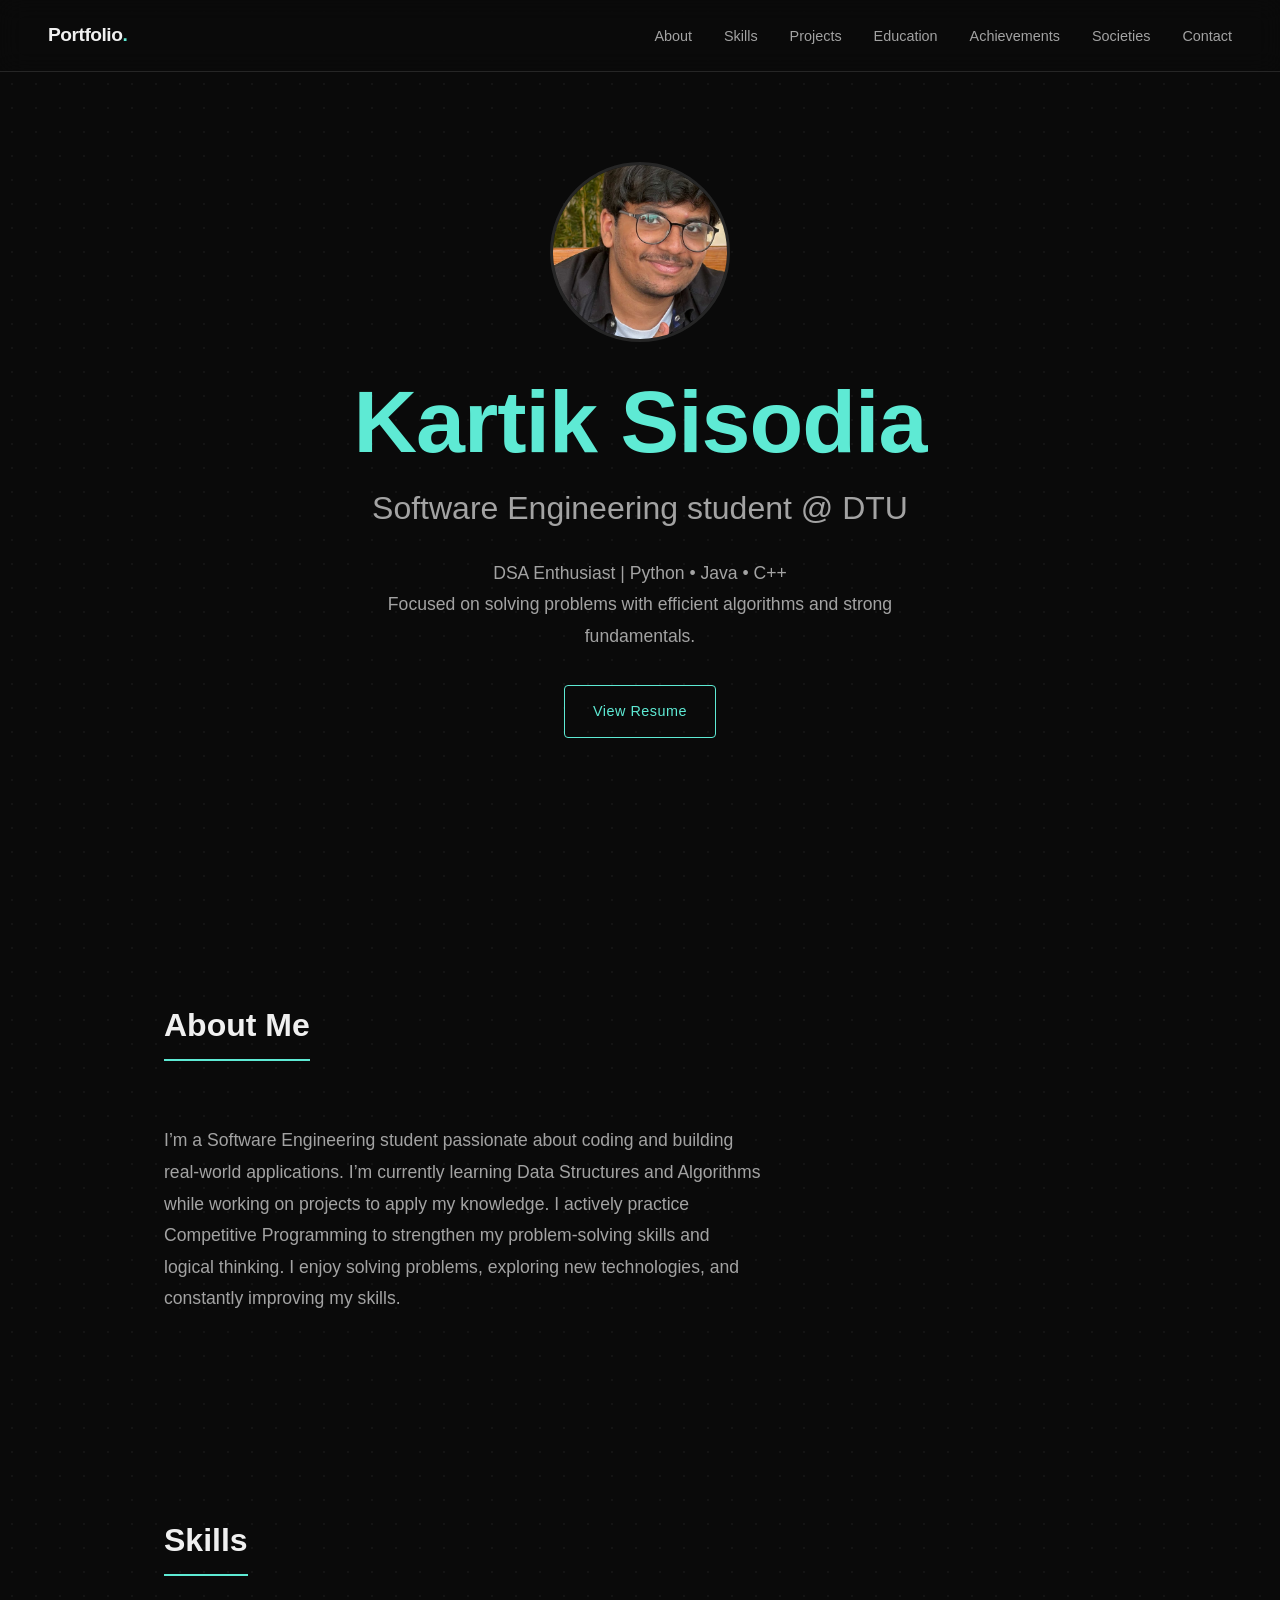
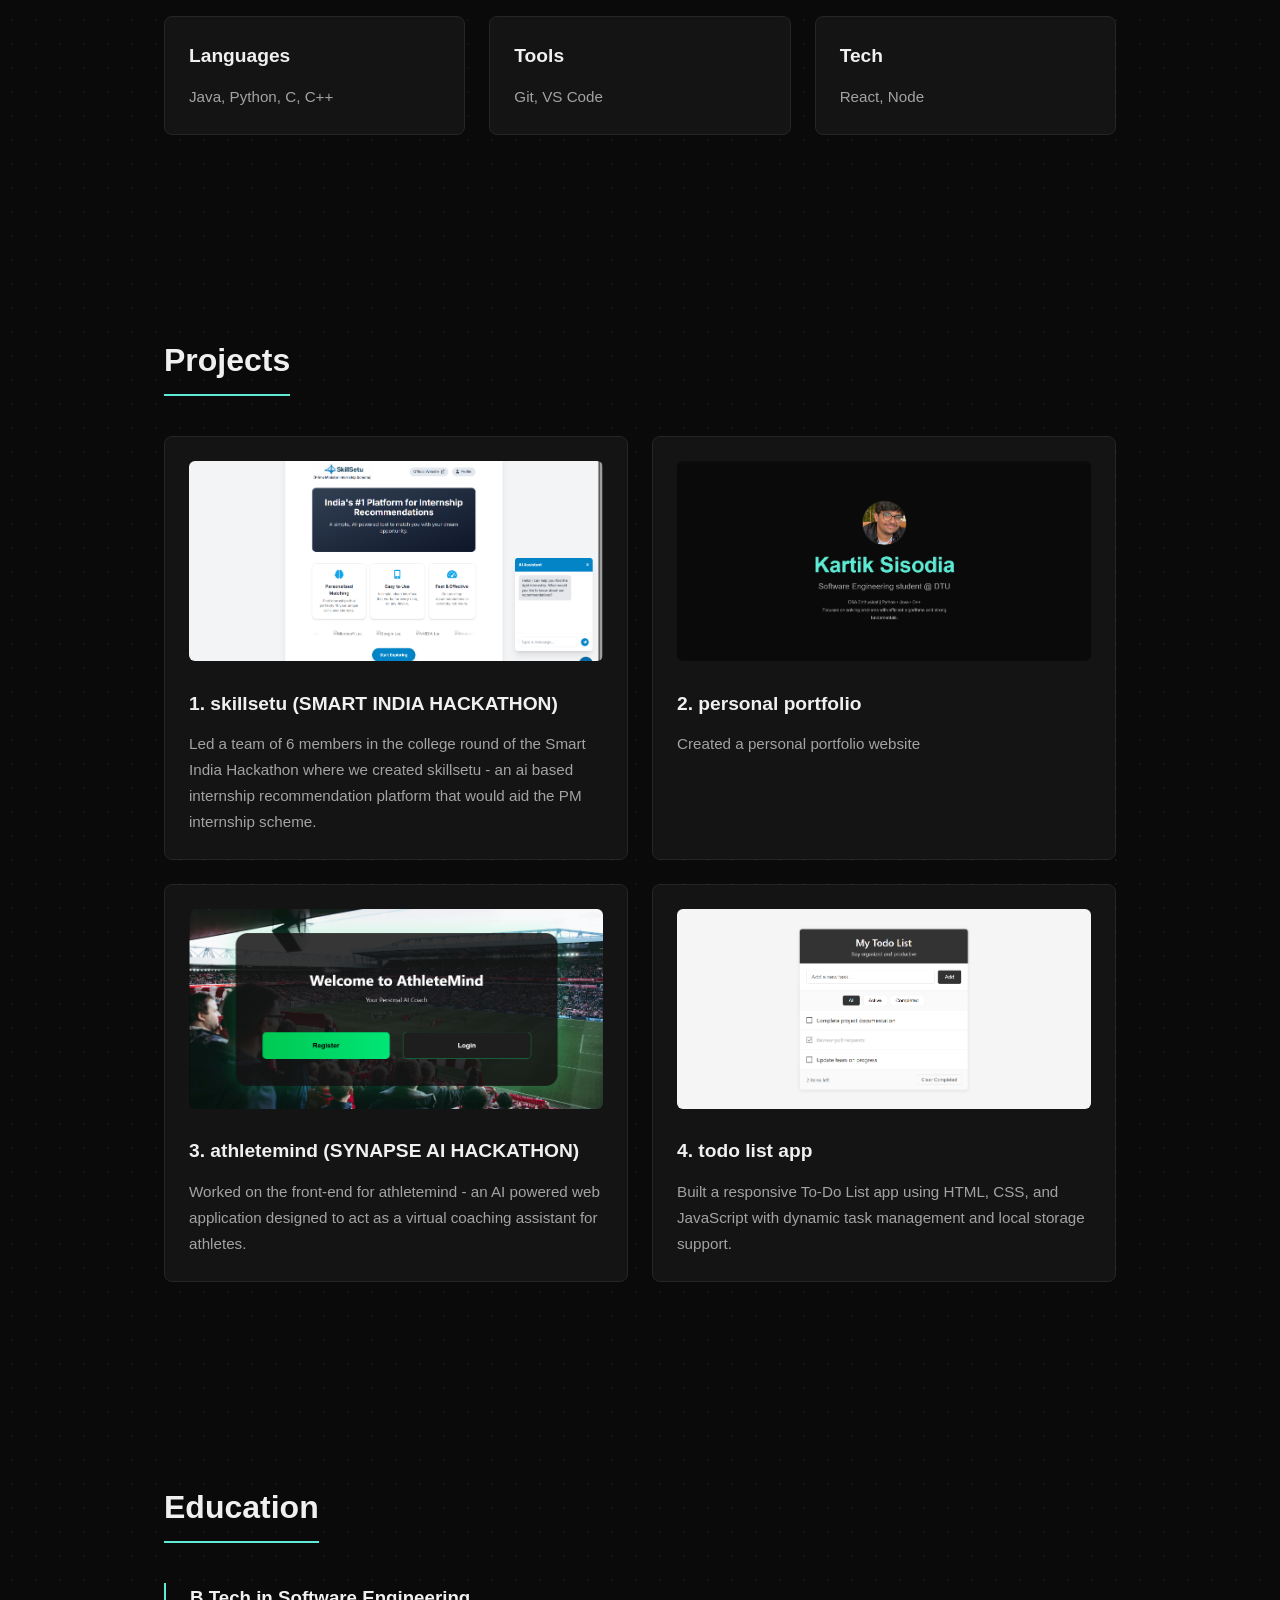
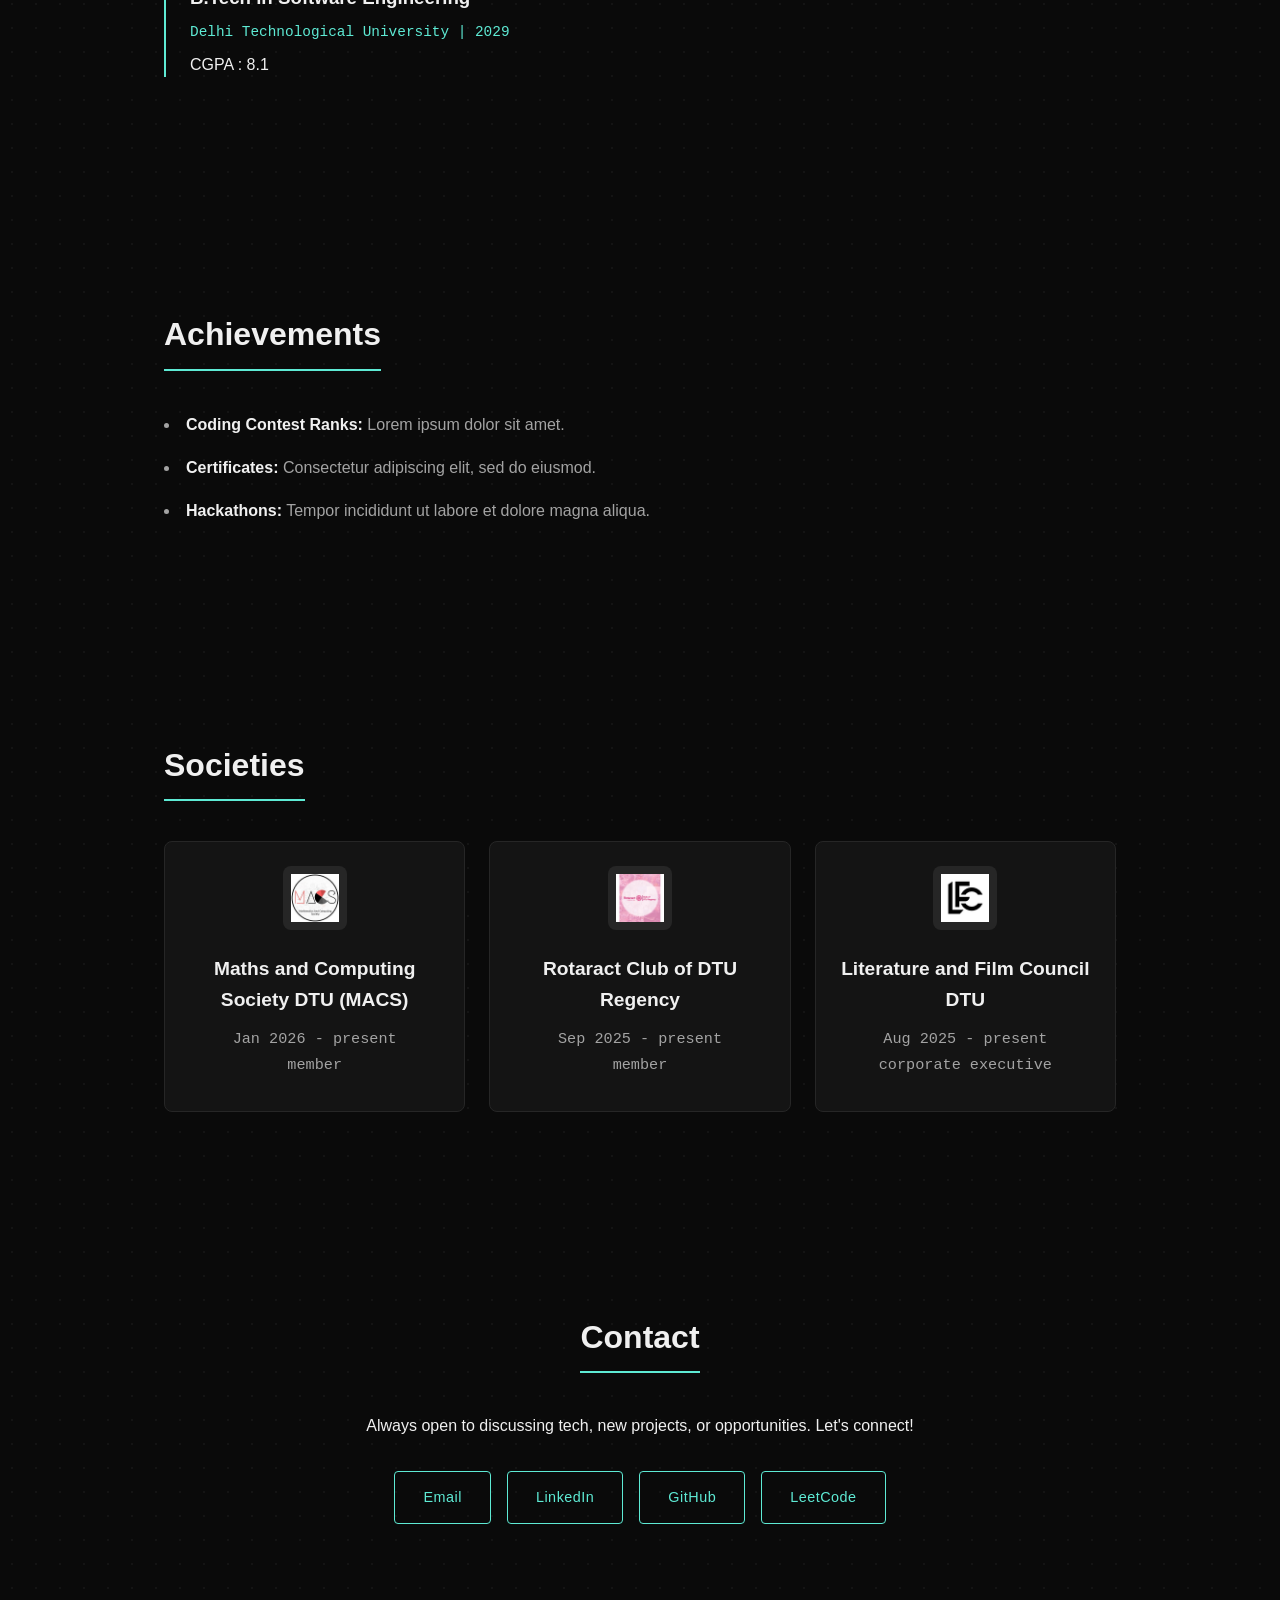
==== index.html @ d84e1d64 "my commit on 28/03/2026" ====
<!DOCTYPE html>
<html lang="en">
<head>
    <meta charset="UTF-8">
    <meta name="viewport" content="width=device-width, initial-scale=1.0">
    <title>Portfolio</title>
    <link rel="stylesheet" href="style.css">
</head>
<body>

    <nav class="navbar">
        <div class="logo">Portfolio<span>.</span></div>
        <ul class="nav-links">
            <li><a href="#about">About</a></li>
            <li><a href="#skills">Skills</a></li>
            <li><a href="#projects">Projects</a></li>
            <li><a href="#education">Education</a></li>
            <li><a href="#achievements">Achievements</a></li>
            <li><a href="#Societies">Societies</a></li>
            <li><a href="#contact">Contact</a></li>
        </ul>
    </nav>

    <section id="hero" class="hero-section">
        <div class="container text-center">
            <img src="profile.jpg" alt="Profile Picture" class="profile-img">
            <h1 class="big-heading"><span class="accent-text">Kartik Sisodia</span></h1>
            <h2 class="sub-heading">Software Engineering student @ DTU</h2>
            <p class="description" style="margin: 24px auto 0;">
                DSA Enthusiast | Python • Java • C++ <br> Focused on solving problems with efficient algorithms and strong fundamentals.
            </p>
            
            <a href="resume.pdf" class="btn btn-outline" target="_blank" style="margin-top: 32px;">View Resume</a>
        </div>
    </section>

    <section id="about">
        <div class="container">
            <h2 class="section-title">About Me</h2>
            <p class="text-block">
                I’m a Software Engineering student passionate about coding and building real-world applications. I’m currently learning Data Structures and Algorithms while working on projects to apply my knowledge. I actively practice Competitive Programming to strengthen my problem-solving skills and logical thinking. I enjoy solving problems, exploring new technologies, and constantly improving my skills.
            </p>
        </div>
    </section>

    <section id="skills">
        <div class="container">
            <h2 class="section-title">Skills</h2>
            <div class="grid-3">
                <div class="card">
                    <h3>Languages</h3>
                    <p>Java, Python, C, C++</p>
                </div>
                <div class="card">
                    <h3>Tools</h3>  
                    <p>Git, VS Code</p>
                </div>
                <div class="card">
                    <h3>Tech</h3>
                    <p>React, Node</p>
                </div>
            </div>
        </div>
    </section>

    <section id="projects">
        <div class="container">
            <h2 class="section-title">Projects</h2>
            <div class="grid-2">
                <div class="card">
                    <img src="skillsetu.png" alt="Skillsetu Project" class="project-img">
                    <h3>1. skillsetu (SMART INDIA HACKATHON)</h3>
                    <p>Led a team of 6 members in the college round of the Smart India Hackathon where we created skillsetu - an ai based internship recommendation platform that would aid the PM internship scheme.</p>
                </div>
                <div class="card">
                    <img src="portfolio.png" alt="Personal Portfolio" class="project-img">
                    <h3>2. personal portfolio</h3>
                    <p>Created a personal portfolio website</p>
                </div>
                <div class="card">
                    <img src="athletemind.png" alt="Athletemind Project" class="project-img">
                    <h3>3. athletemind (SYNAPSE AI HACKATHON)</h3>
                    <p>Worked on the front-end for athletemind - an AI powered web application designed to act as a virtual coaching assistant for athletes.</p>
                </div>
                <div class="card">
                    <img src="todolist.png" alt="Todo List App" class="project-img">
                    <h3>4. todo list app</h3>
                    <p>Built a responsive To-Do List app using HTML, CSS, and JavaScript with dynamic task management and local storage support.</p>
                </div>
            </div>
        </div>
    </section>

    <section id="education">
        <div class="container">
            <h2 class="section-title">Education</h2>
            <div class="list-item">
                <h3>B.Tech in Software Engineering</h3>
                <p class="mono-text">Delhi Technological University | 2029</p>
                <p>CGPA : 8.1</p>
            </div>
        </div>
    </section>

    <section id="achievements">
        <div class="container">
            <h2 class="section-title">Achievements</h2>
            <ul class="bullet-list">
                <li><strong>Coding Contest Ranks:</strong> Lorem ipsum dolor sit amet.</li>
                <li><strong>Certificates:</strong> Consectetur adipiscing elit, sed do eiusmod.</li>
                <li><strong>Hackathons:</strong> Tempor incididunt ut labore et dolore magna aliqua.</li>
            </ul>
        </div>
    </section>
    <section id="Societies">
        <div class="container">
            <h2 class="section-title">Societies</h2>
            <div class="grid-3">
                <div class="card text-center">
                    <img src="MACS.jpg" alt="MACS Logo" class="society-img">
                    <h3>Maths and Computing Society DTU (MACS)</h3>
                    <p class="mono-text">Jan 2026 - present <br> member</p>
                </div>
                
                <div class="card text-center">
                    <img src="rotaract.jpg" alt="Rotaract Club Logo" class="society-img">
                    <h3>Rotaract Club of DTU Regency</h3>
                    <p class="mono-text">Sep 2025 - present <br> member</p>
                </div>
                
                <div class="card text-center">
                    <img src="lfc.jpg" alt="Literature and Film Council Logo" class="society-img">
                    <h3>Literature and Film Council DTU</h3>
                    <p class="mono-text">Aug 2025 - present <br> corporate executive</p>
                </div>
            </div>
        </div>
    </section>

    <section id="contact" class="contact-section">
        <div class="container text-center">
            <h2 class="section-title">Contact</h2>
            <p>Always open to discussing tech, new projects, or opportunities. Let's connect!</p>
            
            <div class="button-group">
                <a href="mailto:sisodiakartik21@gmail.com" class="btn btn-outline">Email</a>
                <a href="https://www.linkedin.com/in/kartik-sisodia-5a5847375/" class="btn btn-outline" target="_blank">LinkedIn</a>
                <a href="https://github.com/KartikSisodia217" class="btn btn-outline" target="_blank">GitHub</a>
                <a href="https://leetcode.com/u/KartikSisodia/" class="btn btn-outline" target="_blank">LeetCode</a>
            </div>
        </div>
    </section>

</body>
</html>
---- style.css ----
/* --- Global Variables --- */
:root {
    --bg-main: #0a0a0a;
    --bg-card: #141414;
    --text-main: #f0f0f0;
    --text-muted: #a3a3a3;
    --border-color: #262626;
    --accent: #5eead4; 
    --accent-glow: rgba(94, 234, 212, 0.1);
}

/* --- Resets --- */
* {
    margin: 0;
    padding: 0;
    box-sizing: border-box;
    font-family: 'Inter', -apple-system, sans-serif;
}

/* --- Global Styles --- */
body {
    background-color: var(--bg-main);
    color: var(--text-main);
    line-height: 1.6;
    background-image: radial-gradient(rgba(255, 255, 255, 0.04) 1px, transparent 1px);
    background-size: 24px 24px;
}

::selection {
    background-color: var(--accent);
    color: var(--bg-main);
}

.container {
    max-width: 1000px;
    margin: 0 auto;
    padding: 0 24px;
}

.text-center {
    text-align: center;
}

.accent-text {
    color: var(--accent);
}

/* --- Navigation --- */
.navbar {
    display: flex;
    justify-content: space-between;
    align-items: center;
    padding: 20px 48px;
    position: fixed;
    width: 100%;
    top: 0;
    background-color: rgba(10, 10, 10, 0.7);
    backdrop-filter: blur(12px);
    -webkit-backdrop-filter: blur(12px);
    border-bottom: 1px solid var(--border-color);
    z-index: 100;
}

.logo {
    font-weight: bold;
    font-size: 1.2rem;
    color: var(--text-main);
    letter-spacing: -0.5px;
}

.logo span {
    color: var(--accent);
}

.nav-links {
    list-style: none;
    display: flex;
    gap: 32px;
}

.nav-links a {
    color: var(--text-muted);
    text-decoration: none;
    font-size: 0.9rem;
    transition: color 0.3s ease;
}

.nav-links a:hover {
    color: var(--text-main);
}

/* --- Animations --- */
@keyframes fadeInUp {
    from {
        opacity: 0;
        transform: translateY(20px);
    }
    to {
        opacity: 1;
        transform: translateY(0);
    }
}

/* --- Sections & Typography --- */
section {
    padding: 100px 0;
}

.hero-section {
    min-height: 100vh;
    display: flex;
    flex-direction: column;
    justify-content: center;
    align-items: center;
    padding-top: 100px;
    animation: fadeInUp 0.8s ease-out forwards;
}

.big-heading {
    font-size: clamp(3.5rem, 8vw, 5.5rem);
    line-height: 1.1;
    letter-spacing: -1px;
}

.sub-heading {
    font-size: clamp(1.5rem, 4vw, 2rem);
    color: var(--text-muted);
    margin-top: 12px;
    font-weight: 400;
}

.section-title {
    font-size: 2rem;
    margin-bottom: 40px;
    display: inline-block;
    border-bottom: 2px solid var(--accent);
    padding-bottom: 8px;
}

.description, .text-block {
    color: var(--text-muted);
    max-width: 600px;
    margin-top: 24px;
    font-size: 1.1rem;
    line-height: 1.8;
}

.mono-text {
    font-family: monospace;
    color: var(--accent);
    font-size: 0.9rem;
    margin: 8px 0;
}

/* --- Images --- */
.profile-img {
    width: 180px;
    height: 180px;
    border-radius: 50%;
    object-fit: cover;
    margin-bottom: 24px;
    border: 3px solid var(--border-color);
    transition: border-color 0.3s ease;
}

.profile-img:hover {
    border-color: var(--accent);
}

.project-img {
    width: 100%;
    height: 200px;
    object-fit: cover;
    border-radius: 6px;
    margin-bottom: 20px;
    background-color: var(--border-color); /* Fallback color if image is missing */
}

/* --- Grids & Cards --- */
.grid-2 {
    display: grid;
    grid-template-columns: repeat(auto-fit, minmax(350px, 1fr));
    gap: 24px;
}

.grid-3 {
    display: grid;
    grid-template-columns: repeat(auto-fit, minmax(250px, 1fr));
    gap: 24px;
}

.card {
    background-color: var(--bg-card);
    border: 1px solid var(--border-color);
    padding: 24px;
    border-radius: 8px;
    transition: all 0.3s ease;
}

.card:hover {
    transform: translateY(-5px);
    border-color: var(--accent);
    box-shadow: 0 10px 30px -10px rgba(0, 0, 0, 0.5);
}

.card h3 {
    margin-bottom: 12px;
    font-size: 1.2rem;
}

.card p {
    color: var(--text-muted);
    font-size: 0.95rem;
    line-height: 1.7;
}

/* --- Lists --- */
.list-item {
    border-left: 2px solid var(--accent);
    padding-left: 24px;
    margin-bottom: 32px;
}

.bullet-list {
    list-style-position: inside;
    color: var(--text-muted);
}

.bullet-list li {
    margin-bottom: 16px;
    line-height: 1.7;
}

.bullet-list strong {
    color: var(--text-main);
}

/* --- Buttons --- */
.btn {
    display: inline-block;
    padding: 14px 28px;
    margin-top: 32px;
    text-decoration: none;
    border-radius: 4px;
    font-size: 0.9rem;
    letter-spacing: 0.5px;
}

.btn-outline {
    border: 1px solid var(--accent);
    color: var(--accent);
    background-color: transparent;
    transition: all 0.3s ease;
}

.btn-outline:hover {
    background-color: var(--accent-glow);
    transform: translateY(-2px);
}

/* --- Society Logos --- */
.society-img {
    width: 64px;
    height: 64px;
    object-fit: contain;
    margin-bottom: 16px;
    border-radius: 8px;
    background-color: var(--border-color); 
    padding: 8px; 
}


.button-group {
    display: flex;
    justify-content: center;
    flex-wrap: wrap;
    gap: 16px;
    margin-top: 32px;
}


.button-group .btn {
    margin-top: 0; 
}
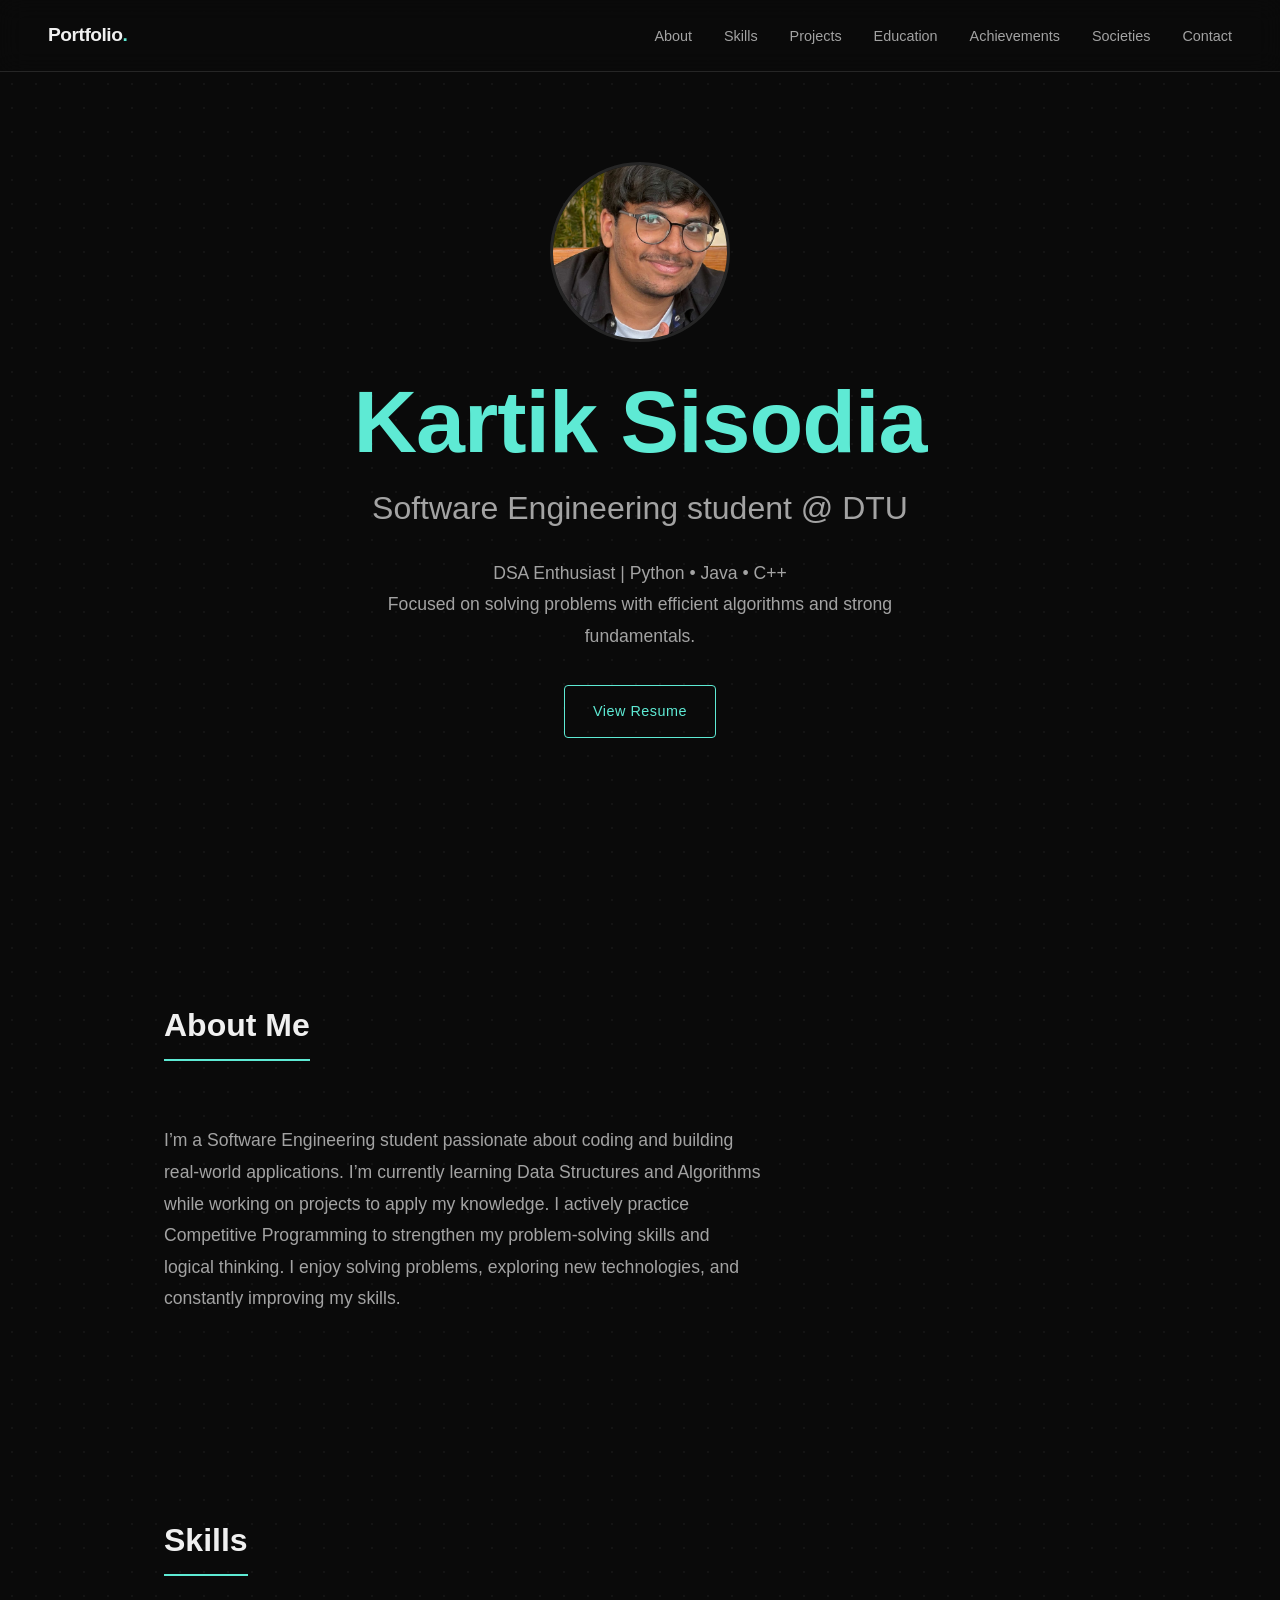
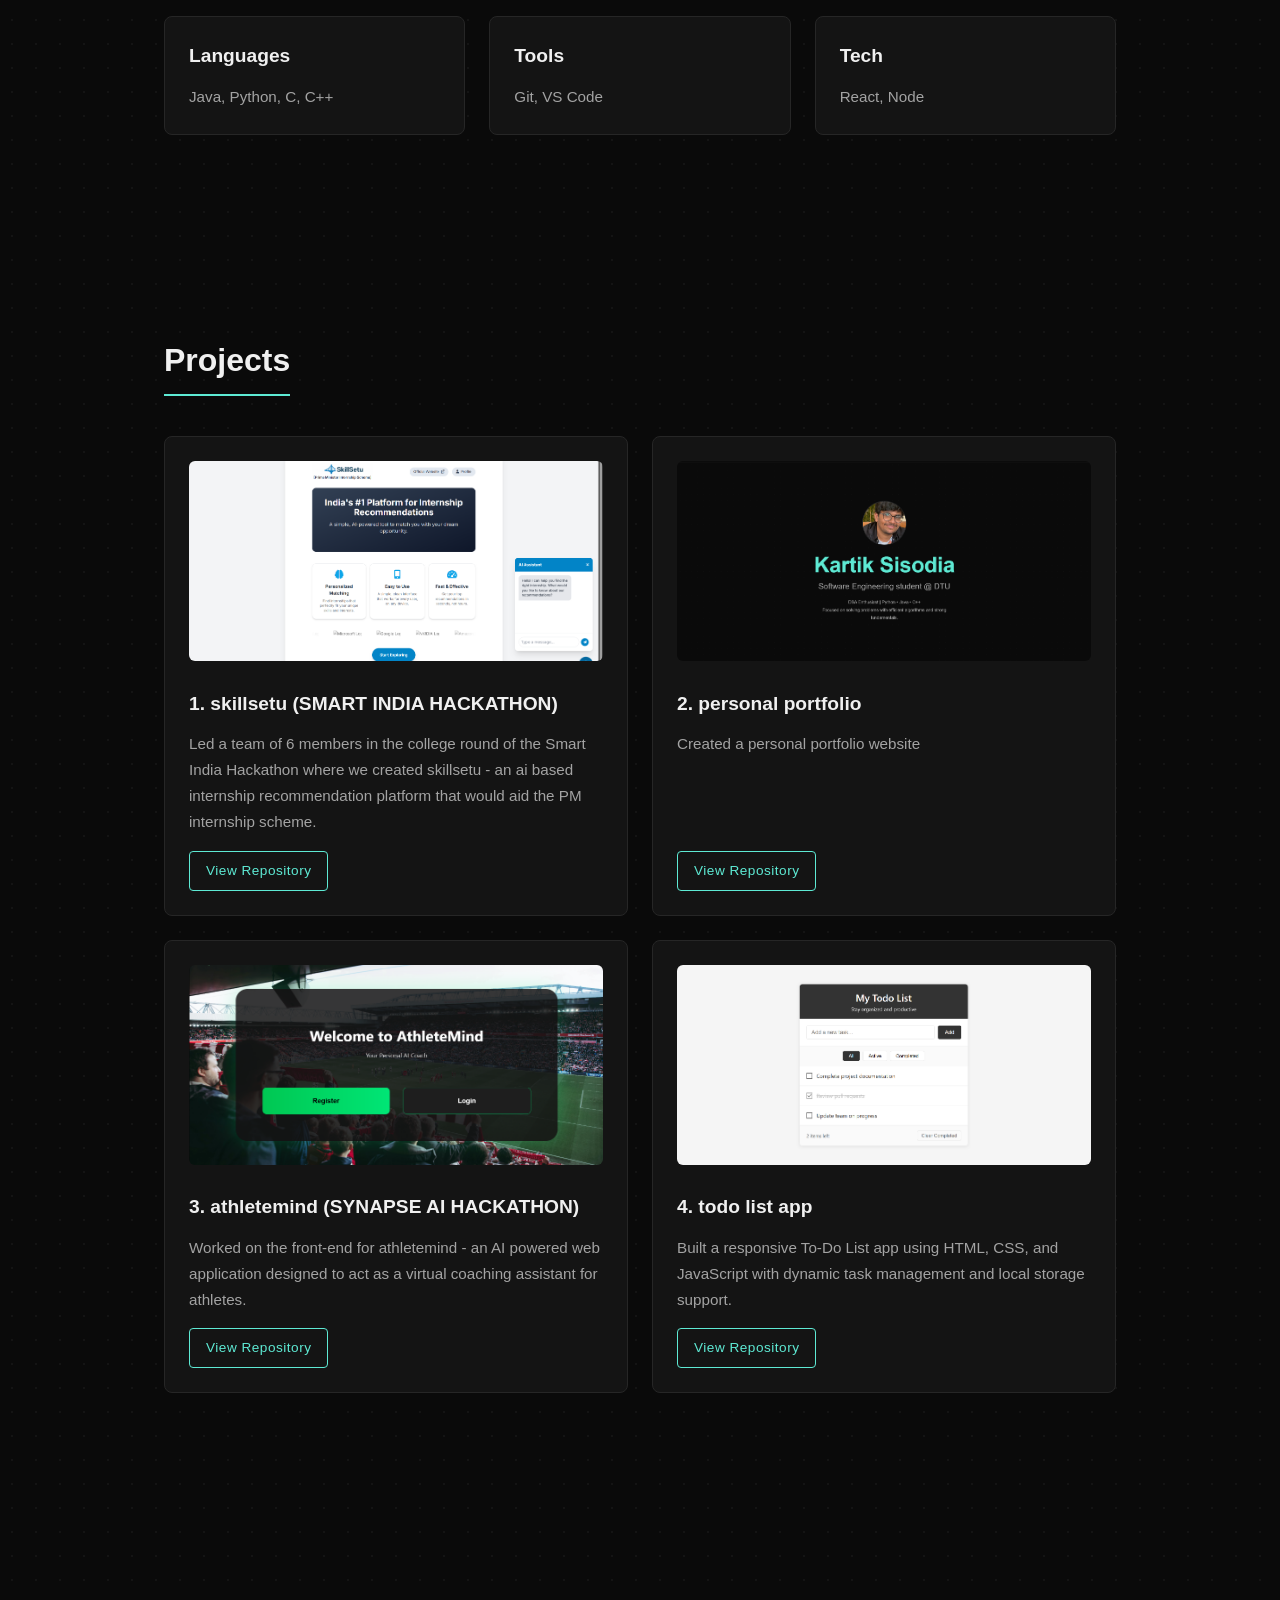
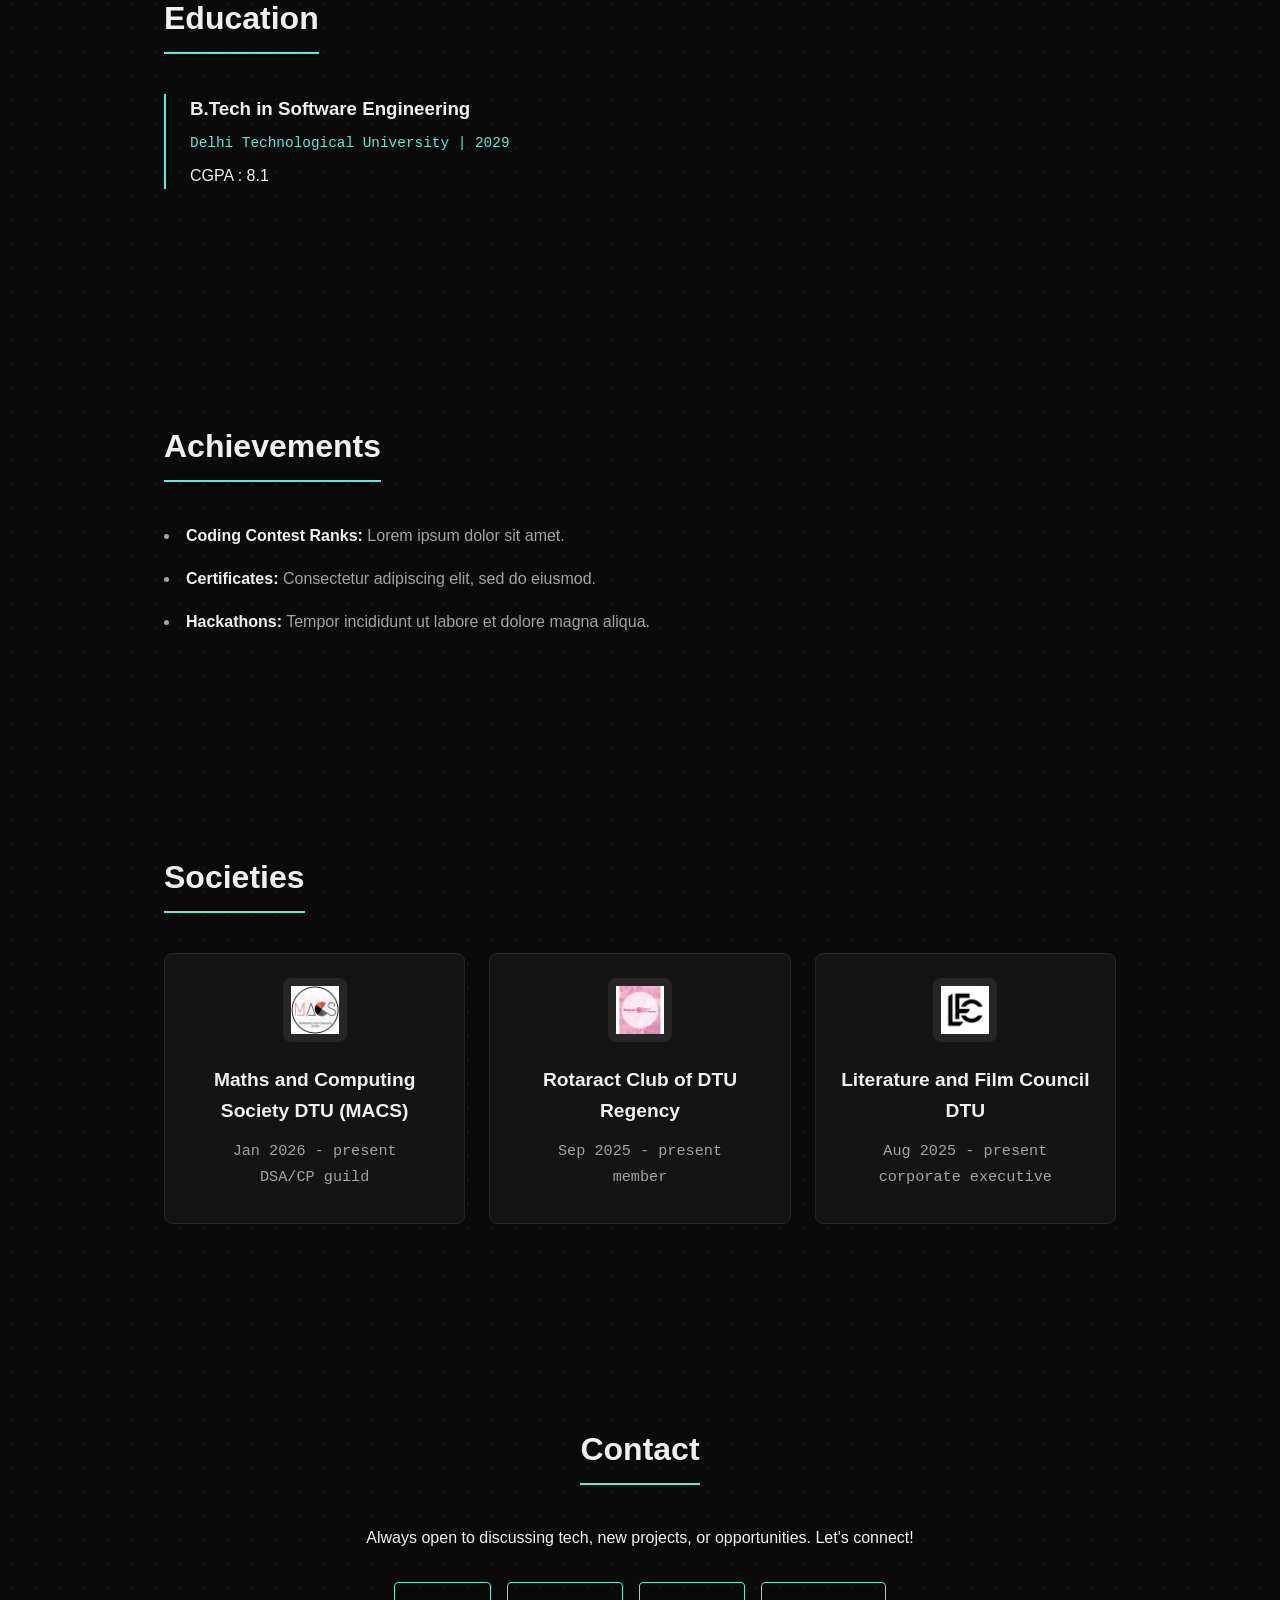
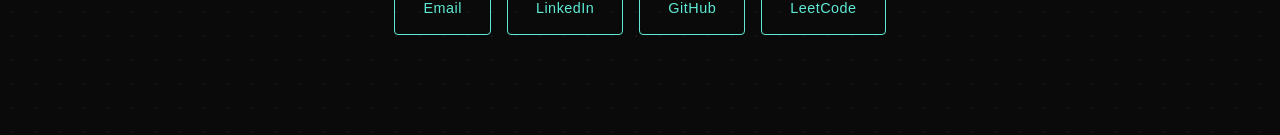
==== commit d45297d0: "my commit on 28/03/2026" ====
--- a/index.html
+++ b/index.html
@@ -67,26 +67,35 @@
         <div class="container">
             <h2 class="section-title">Projects</h2>
             <div class="grid-2">
+                
                 <div class="card">
                     <img src="skillsetu.png" alt="Skillsetu Project" class="project-img">
                     <h3>1. skillsetu (SMART INDIA HACKATHON)</h3>
                     <p>Led a team of 6 members in the college round of the Smart India Hackathon where we created skillsetu - an ai based internship recommendation platform that would aid the PM internship scheme.</p>
+                    <a href="https://github.com/KartikSisodia217/SIH" class="btn btn-outline" target="_blank" style="margin-top: 16px; padding: 8px 16px; font-size: 0.85rem;">View Repository</a>
                 </div>
+                
                 <div class="card">
                     <img src="portfolio.png" alt="Personal Portfolio" class="project-img">
                     <h3>2. personal portfolio</h3>
-                    <p>Created a personal portfolio website</p>
+                    <p>Created a personal portfolio website<br><br><br><br></p>
+                    <a href="https://github.com/KartikSisodia217/Portfolio" class="btn btn-outline" target="_blank" style="margin-top: 16px; padding: 8px 16px; font-size: 0.85rem;">View Repository</a>
                 </div>
+                
                 <div class="card">
                     <img src="athletemind.png" alt="Athletemind Project" class="project-img">
                     <h3>3. athletemind (SYNAPSE AI HACKATHON)</h3>
                     <p>Worked on the front-end for athletemind - an AI powered web application designed to act as a virtual coaching assistant for athletes.</p>
+                    <a href="https://github.com/KartikSisodia217/SYNAPSE_AthleteMind" class="btn btn-outline" target="_blank" style="margin-top: 16px; padding: 8px 16px; font-size: 0.85rem;">View Repository</a>
                 </div>
+                
                 <div class="card">
                     <img src="todolist.png" alt="Todo List App" class="project-img">
                     <h3>4. todo list app</h3>
                     <p>Built a responsive To-Do List app using HTML, CSS, and JavaScript with dynamic task management and local storage support.</p>
+                    <a href="https://github.com/KartikSisodia217/ToDoList" class="btn btn-outline" target="_blank" style="margin-top: 16px; padding: 8px 16px; font-size: 0.85rem;">View Repository</a>
                 </div>
+                
             </div>
         </div>
     </section>
@@ -119,7 +128,7 @@
                 <div class="card text-center">
                     <img src="MACS.jpg" alt="MACS Logo" class="society-img">
                     <h3>Maths and Computing Society DTU (MACS)</h3>
-                    <p class="mono-text">Jan 2026 - present <br> member</p>
+                    <p class="mono-text">Jan 2026 - present <br> DSA/CP guild</p>
                 </div>
                 
                 <div class="card text-center">
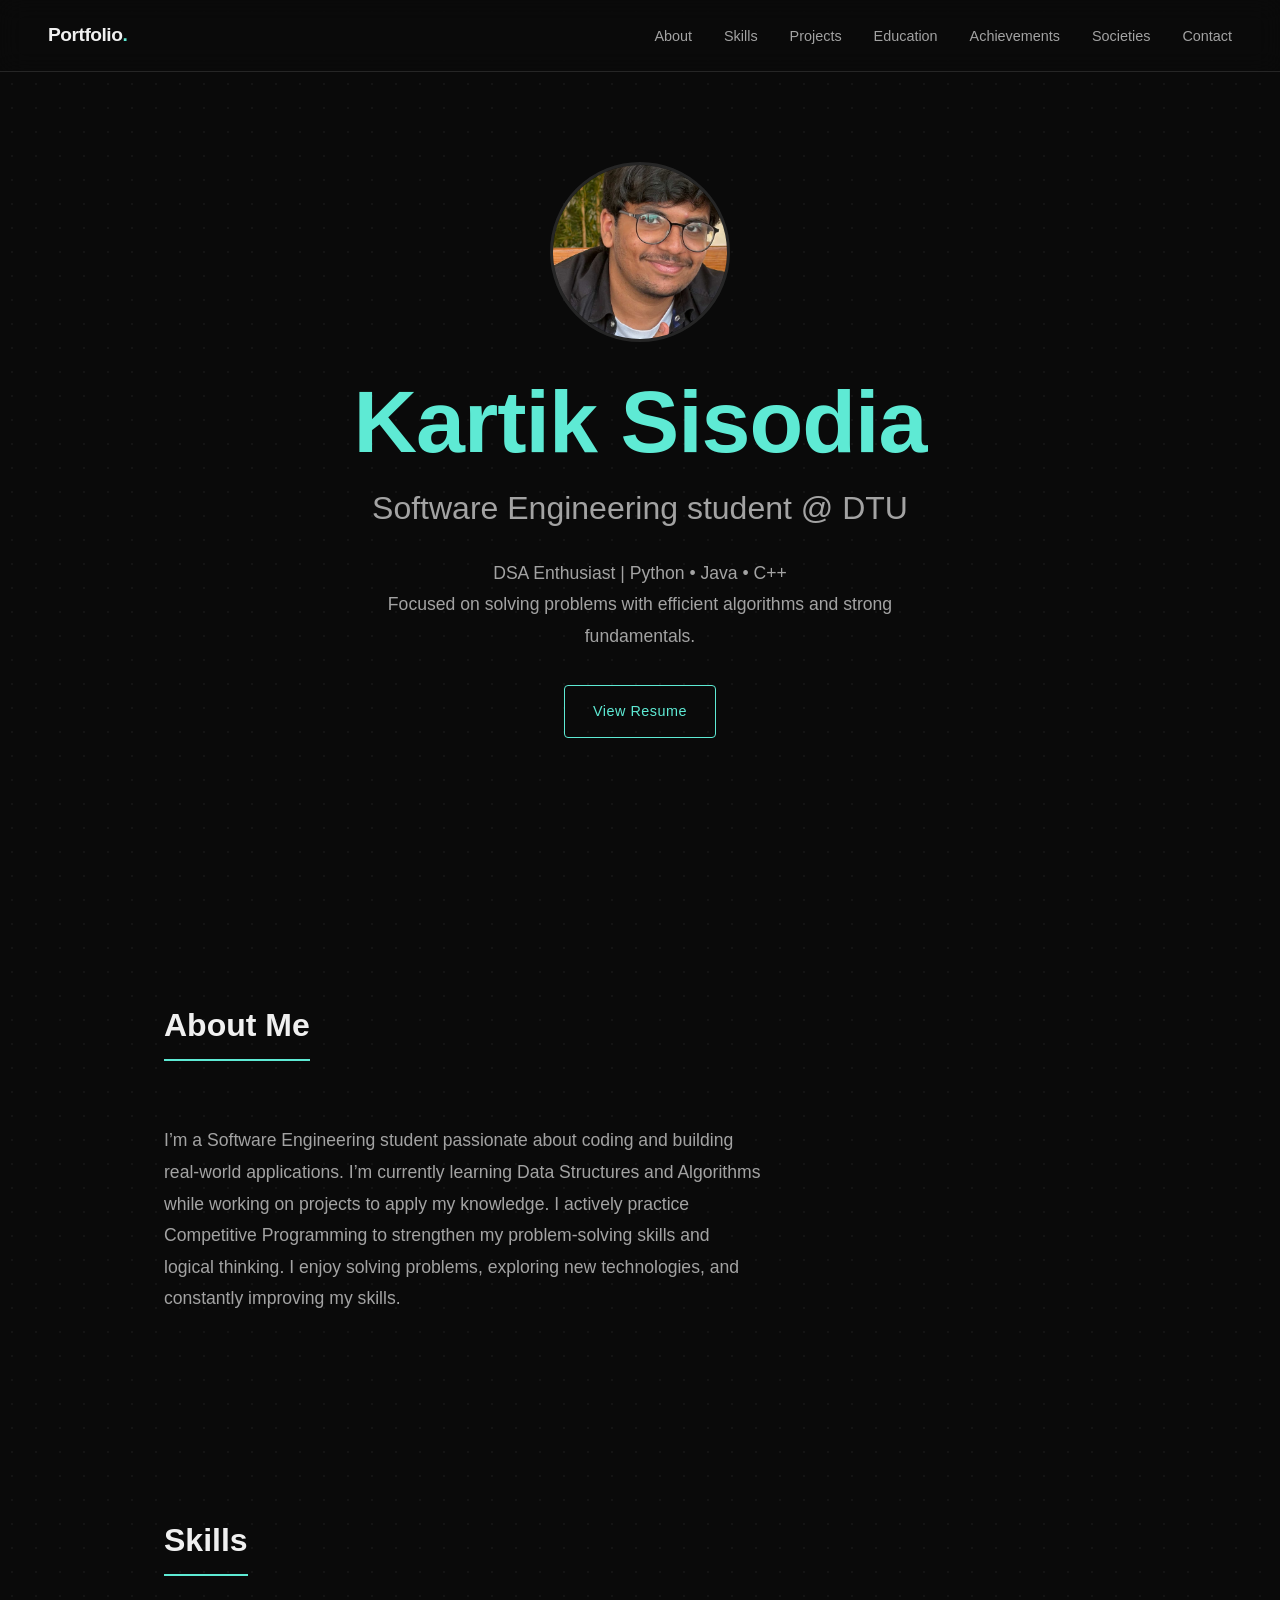
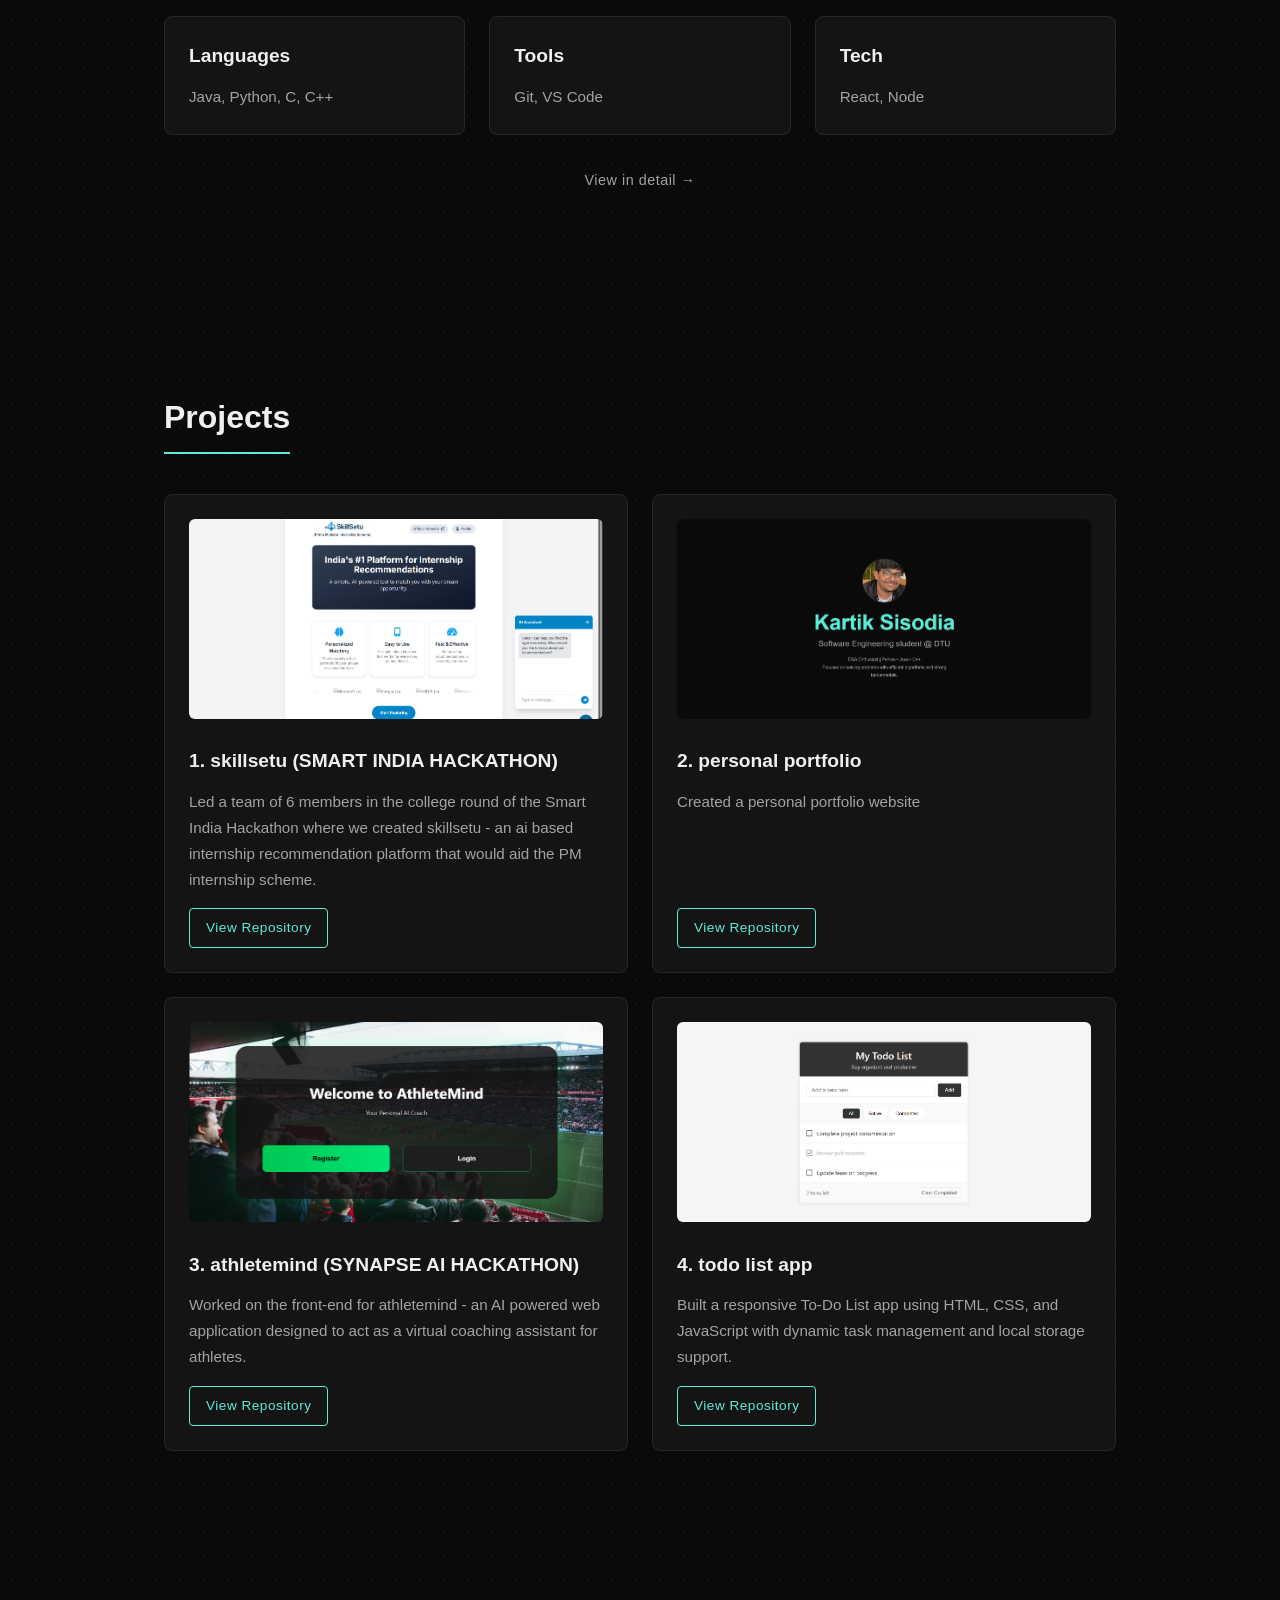
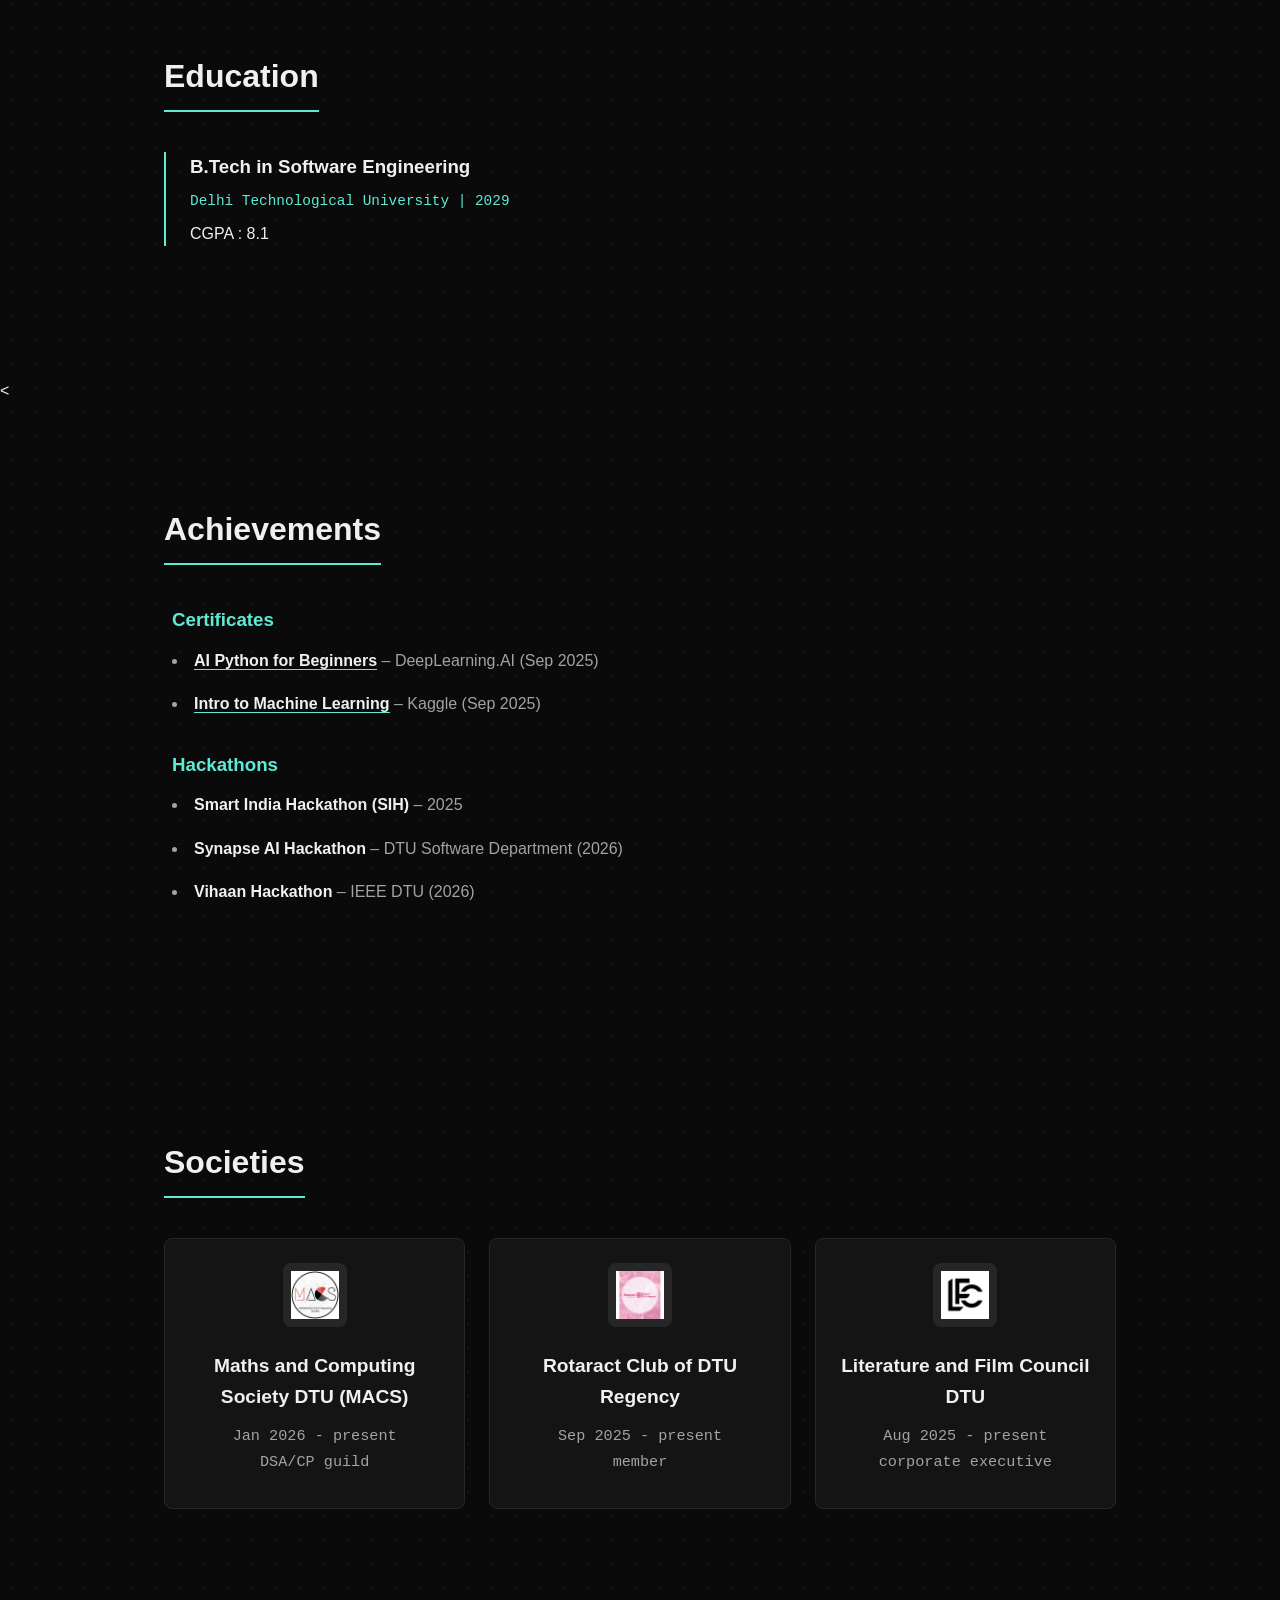
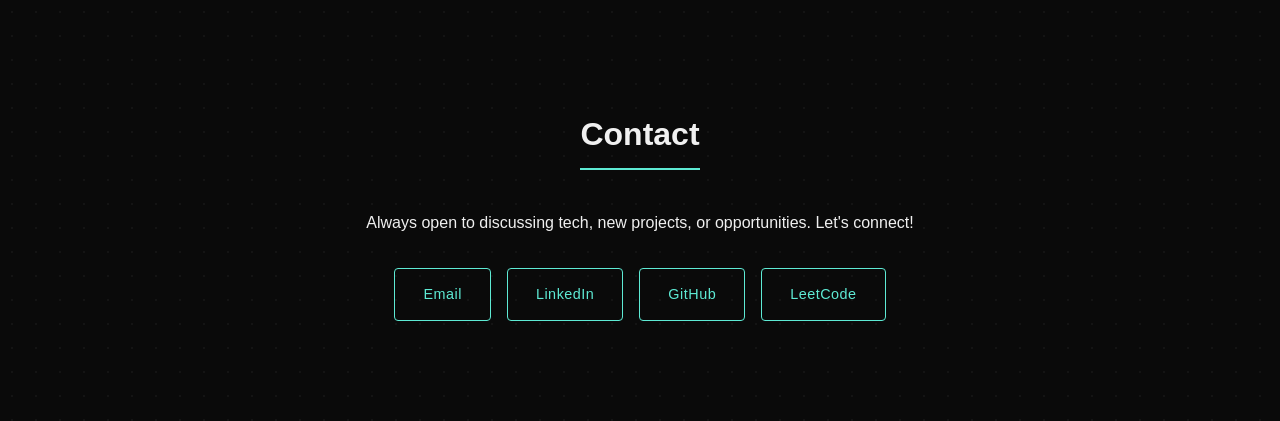
==== commit d0dad355: "my commit on 29/03/2026" ====
--- a/index.html
+++ b/index.html
@@ -60,6 +60,10 @@
                     <p>React, Node</p>
                 </div>
             </div>
+            
+            <div class="text-center" style="margin-top: 32px;">
+                <a href="skills.html" class="minimal-link">View in detail &rarr;</a>
+            </div>
         </div>
     </section>
 
@@ -111,16 +115,33 @@
         </div>
     </section>
 
-    <section id="achievements">
+    <<section id="achievements">
         <div class="container">
             <h2 class="section-title">Achievements</h2>
-            <ul class="bullet-list">
-                <li><strong>Coding Contest Ranks:</strong> Lorem ipsum dolor sit amet.</li>
-                <li><strong>Certificates:</strong> Consectetur adipiscing elit, sed do eiusmod.</li>
-                <li><strong>Hackathons:</strong> Tempor incididunt ut labore et dolore magna aliqua.</li>
-            </ul>
+            
+            <div style="margin-bottom: 32px; padding-left: 8px;">
+                <h3 class="accent-text">Certificates</h3>
+                <ul class="bullet-list" style="margin-top: 12px;">
+                    <li>
+                        <strong><a href="[INSERT_DEEPLEARNING_LINK_HERE]" target="_blank" style="color: var(--text-main); text-decoration: none; border-bottom: 1px solid var(--accent);">AI Python for Beginners</a></strong> – DeepLearning.AI (Sep 2025)
+                    </li>
+                    <li>
+                        <strong><a href="[INSERT_KAGGLE_LINK_HERE]" target="_blank" style="color: var(--text-main); text-decoration: none; border-bottom: 1px solid var(--accent);">Intro to Machine Learning</a></strong> – Kaggle (Sep 2025)
+                    </li>
+                </ul>
+            </div>
+
+            <div style="margin-bottom: 32px; padding-left: 8px;">
+                <h3 class="accent-text">Hackathons</h3>
+                <ul class="bullet-list" style="margin-top: 12px;">
+                    <li><strong>Smart India Hackathon (SIH)</strong> – 2025</li>
+                    <li><strong>Synapse AI Hackathon</strong> – DTU Software Department (2026)</li>
+                    <li><strong>Vihaan Hackathon</strong> – IEEE DTU (2026)</li>
+                </ul>
+            </div>
         </div>
     </section>
+    
     <section id="Societies">
         <div class="container">
             <h2 class="section-title">Societies</h2>
--- a/style.css
+++ b/style.css
@@ -281,4 +281,20 @@
 
 .button-group .btn {
     margin-top: 0; 
+}
+
+
+.minimal-link {
+    color: var(--text-muted);
+    text-decoration: none;
+    font-size: 0.9rem;
+    letter-spacing: 0.5px;
+    transition: all 0.3s ease;
+    border-bottom: 1px solid transparent;
+    padding-bottom: 2px;
+}
+
+.minimal-link:hover {
+    color: var(--accent);
+    border-bottom: 1px solid var(--accent);
 }
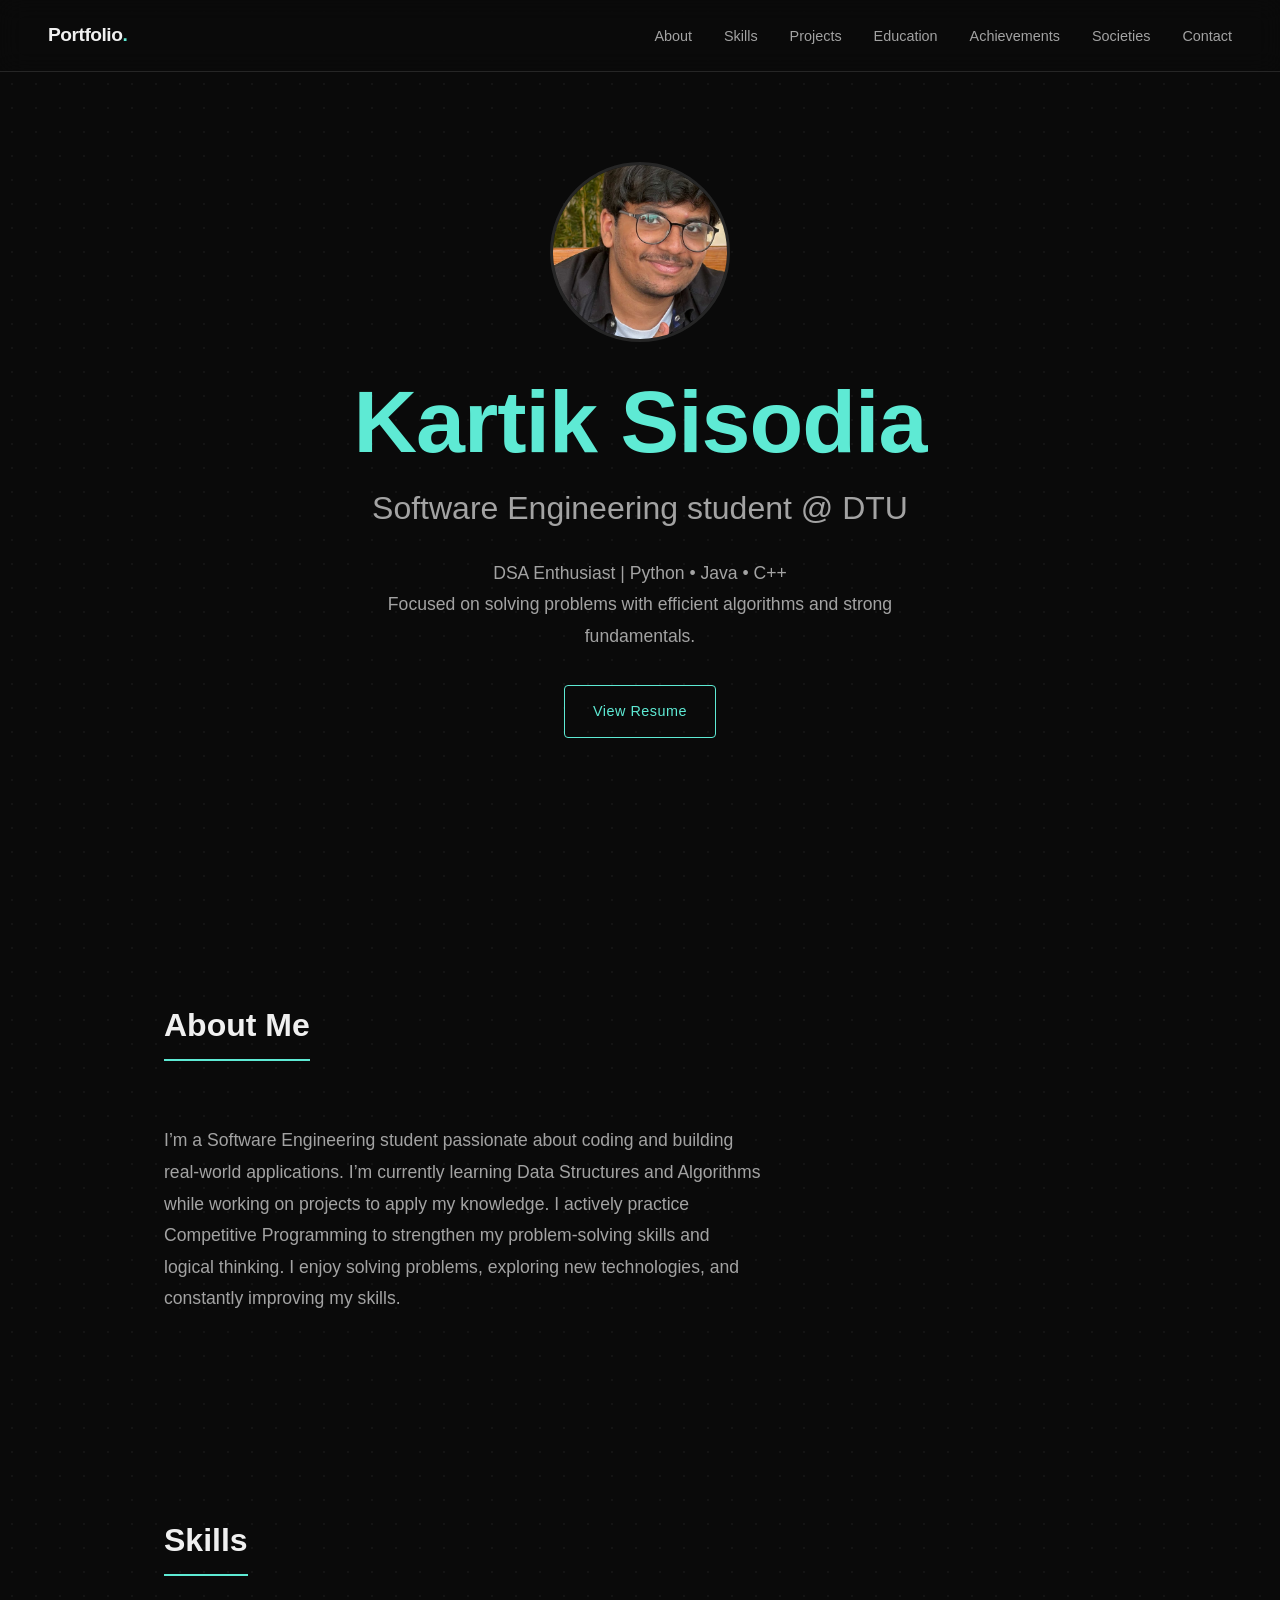
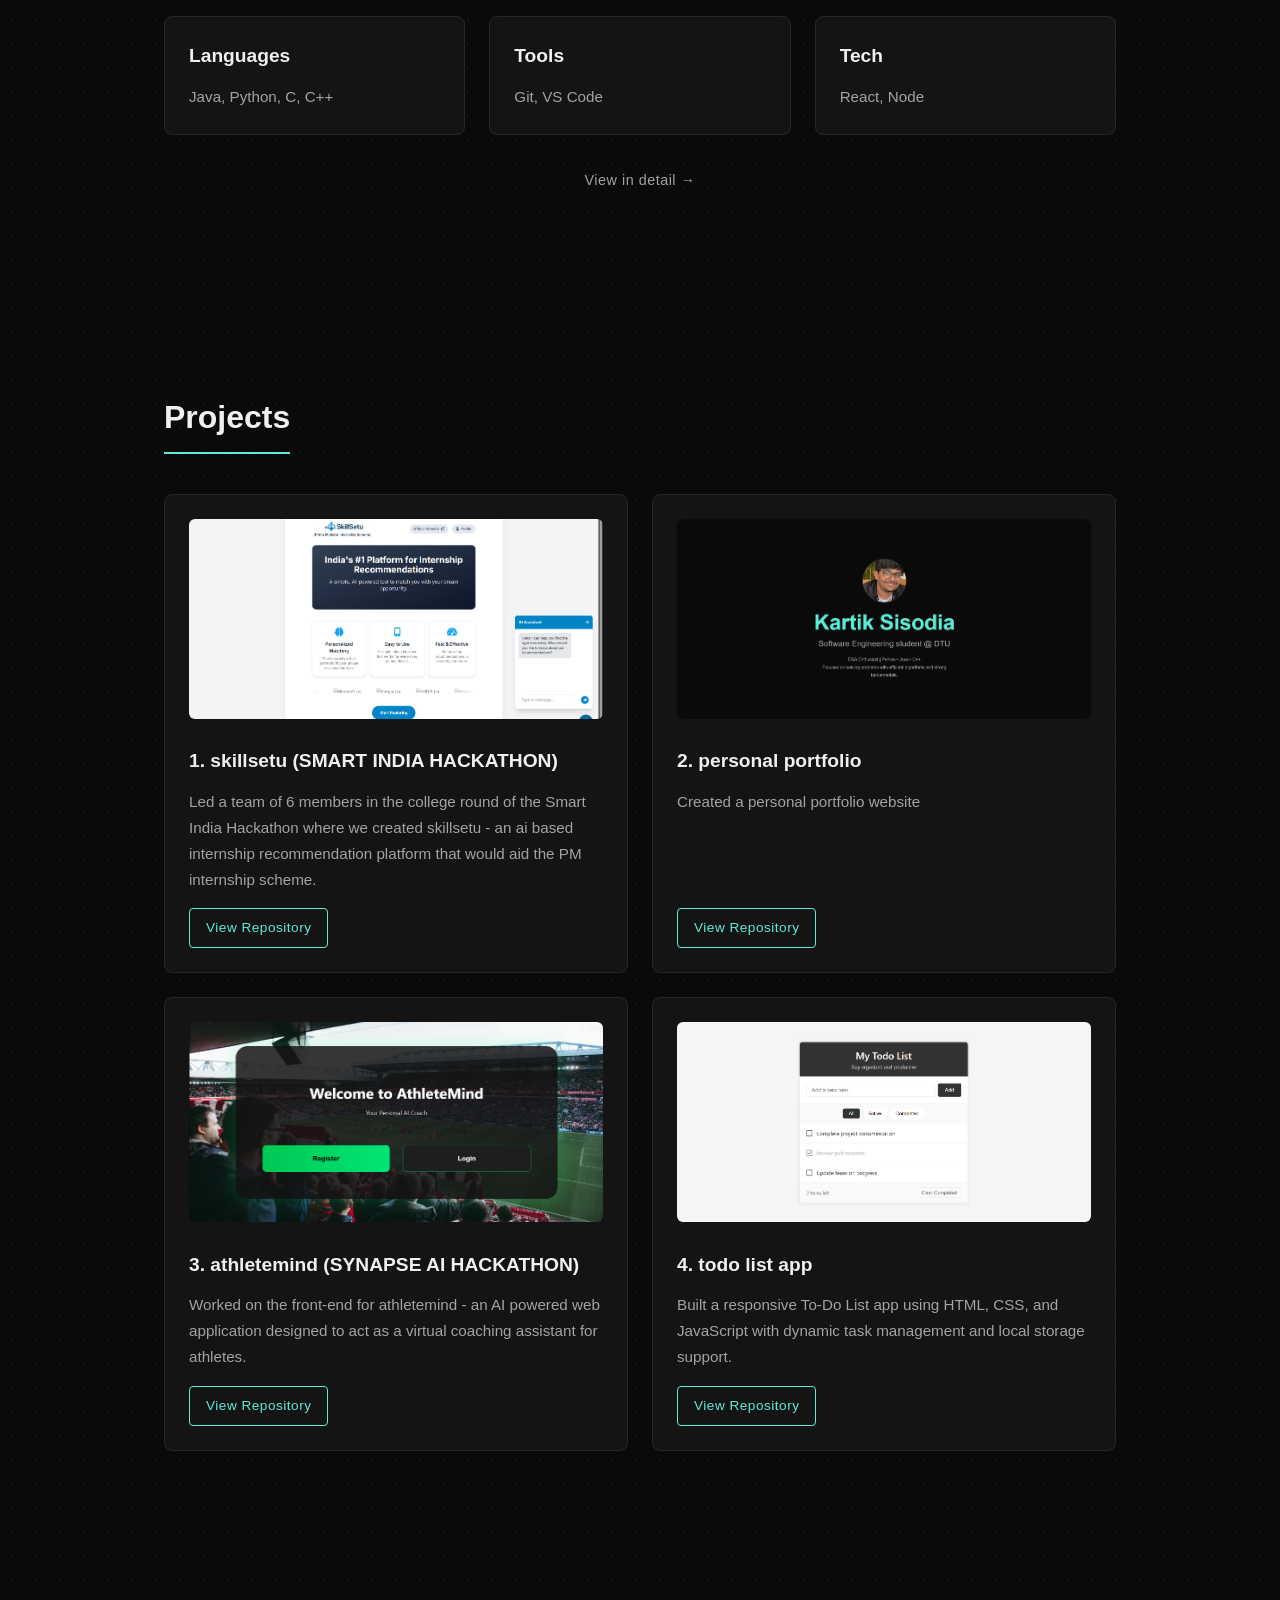
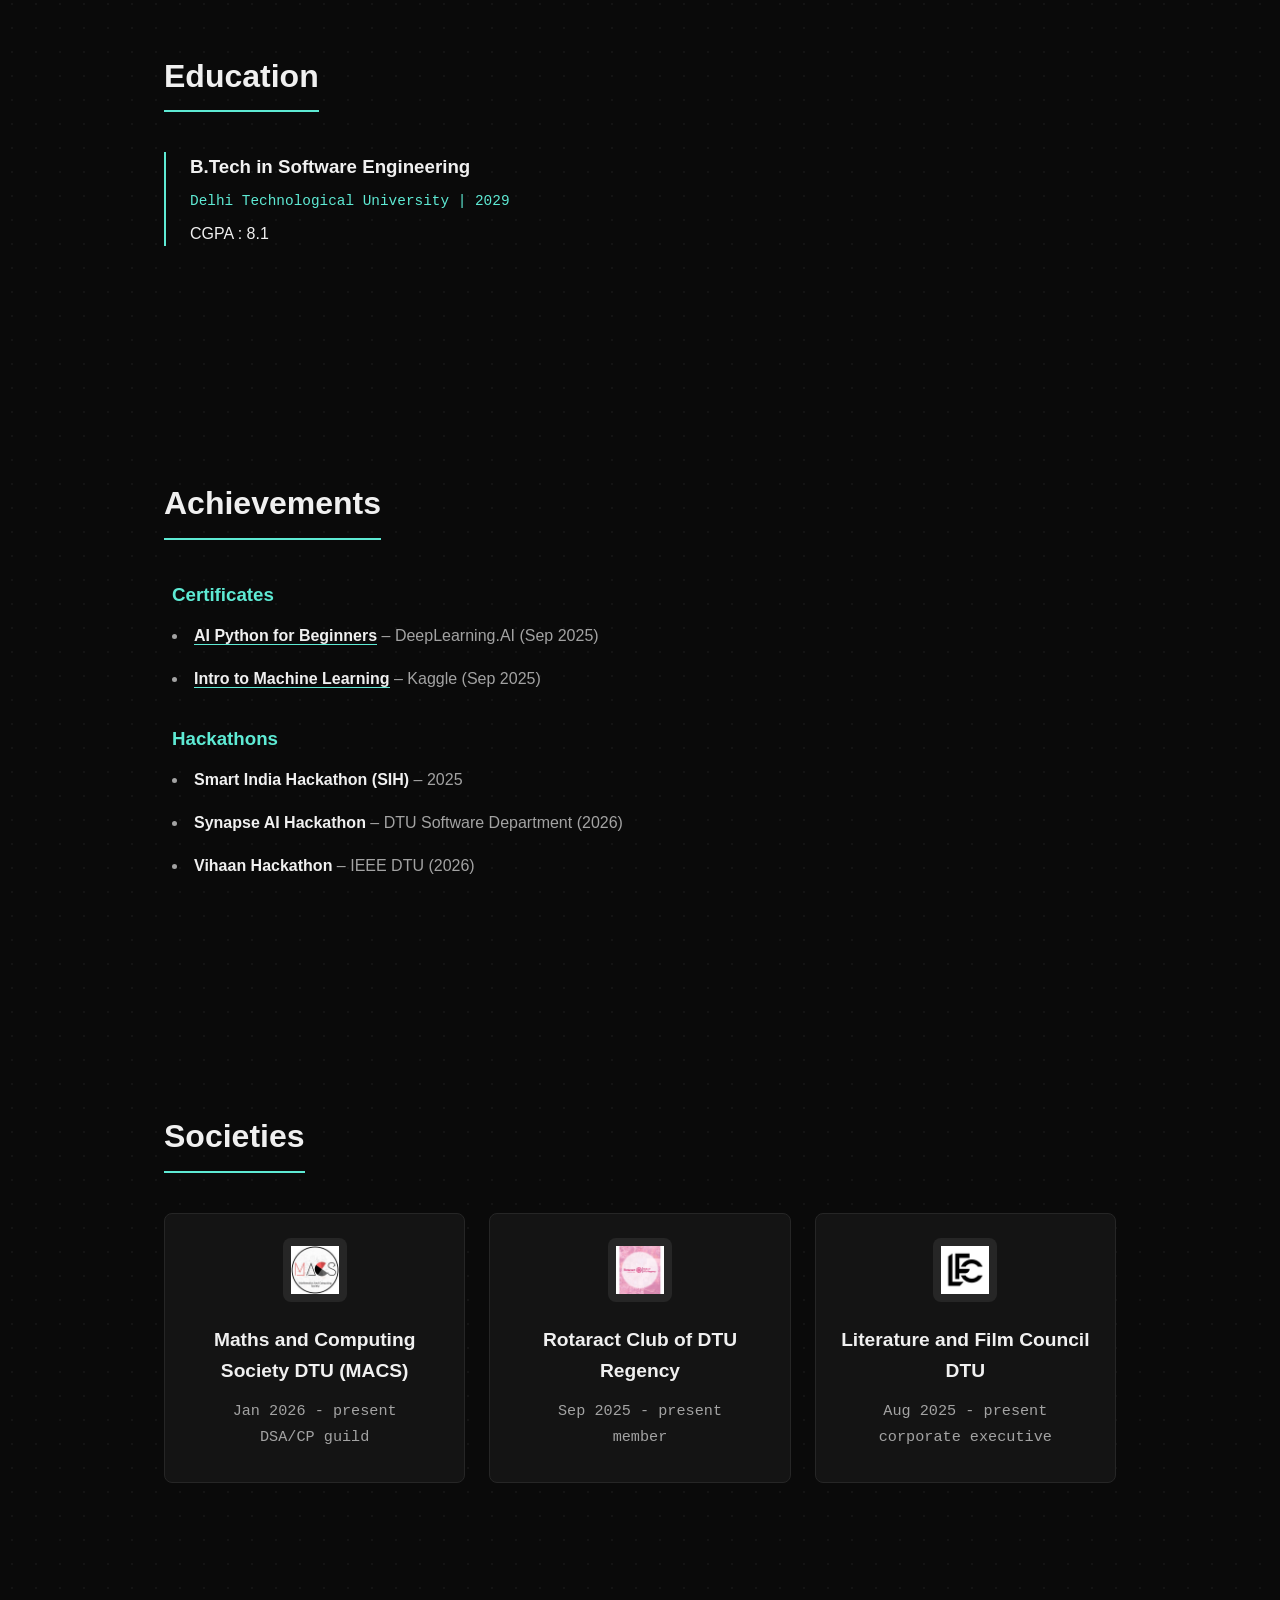
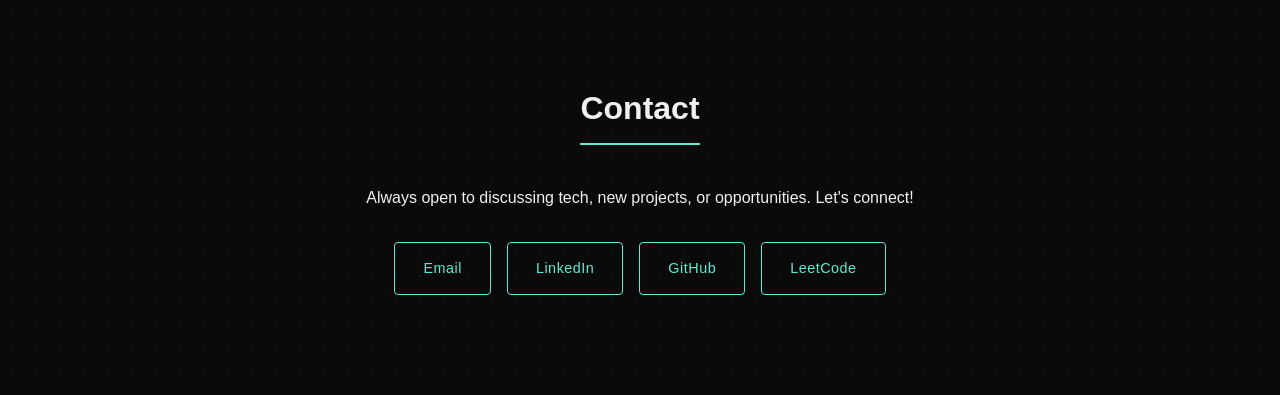
==== commit 6a65defc: "my commit on 29/03/2026" ====
--- a/index.html
+++ b/index.html
@@ -115,7 +115,7 @@
         </div>
     </section>
 
-    <<section id="achievements">
+    <section id="achievements">
         <div class="container">
             <h2 class="section-title">Achievements</h2>
             
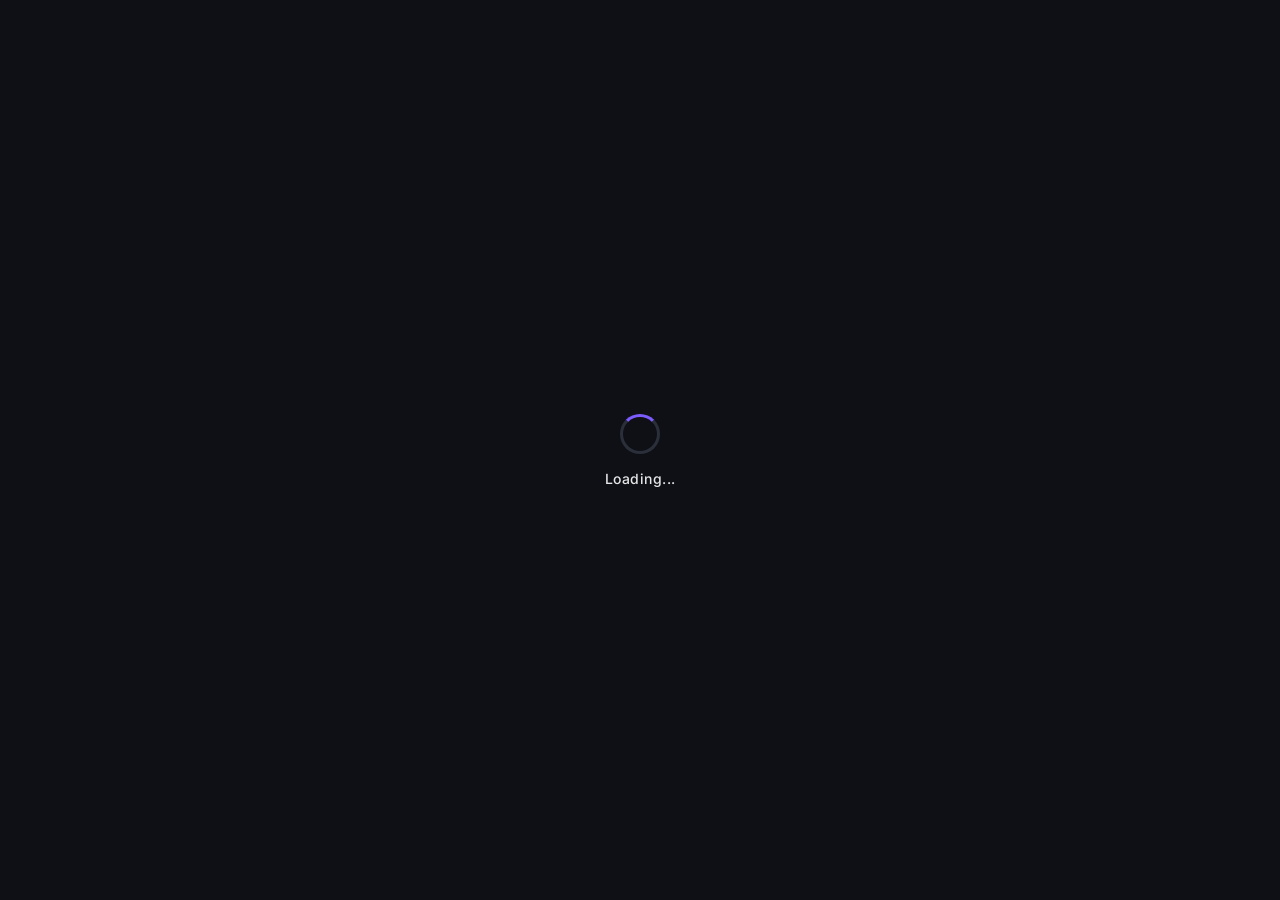
==== commit 5feda3e2: "Update: Assignment Tracker, Real Time updates and PWA support" ====
--- a/index.html
+++ b/index.html
@@ -1,185 +1,356 @@
 <!DOCTYPE html>
 <html lang="en">
+
 <head>
-    <meta charset="UTF-8">
-    <meta name="viewport" content="width=device-width, initial-scale=1.0">
-    <title>Portfolio</title>
-    <link rel="stylesheet" href="style.css">
+  <meta charset="UTF-8">
+  <meta name="viewport" content="width=device-width, initial-scale=1.0">
+  <title>College Tracker</title>
+  <link href="https://fonts.googleapis.com/css2?family=Inter:wght@400;500;600;700&display=swap" rel="stylesheet">
+  <link rel="stylesheet" href="style.css">
+  <link rel="icon" type="image/png" href="assets/logo.png">
+  <link rel="manifest" href="manifest.json">
+  <meta name="theme-color" content="#0f1117">
 </head>
+
 <body>
 
-    <nav class="navbar">
-        <div class="logo">Portfolio<span>.</span></div>
-        <ul class="nav-links">
-            <li><a href="#about">About</a></li>
-            <li><a href="#skills">Skills</a></li>
-            <li><a href="#projects">Projects</a></li>
-            <li><a href="#education">Education</a></li>
-            <li><a href="#achievements">Achievements</a></li>
-            <li><a href="#Societies">Societies</a></li>
-            <li><a href="#contact">Contact</a></li>
-        </ul>
-    </nav>
-
-    <section id="hero" class="hero-section">
-        <div class="container text-center">
-            <img src="profile.jpg" alt="Profile Picture" class="profile-img">
-            <h1 class="big-heading"><span class="accent-text">Kartik Sisodia</span></h1>
-            <h2 class="sub-heading">Software Engineering student @ DTU</h2>
-            <p class="description" style="margin: 24px auto 0;">
-                DSA Enthusiast | Python • Java • C++ <br> Focused on solving problems with efficient algorithms and strong fundamentals.
+  <div id="auth_loading_overlay" class="auth-loading-overlay active">
+    <div class="spinner"></div>
+    <div id="auth_loading_text" class="loading-text">Loading...</div>
+  </div>
+
+  <div id="login_screen" class="login-screen hidden">
+    <div class="login-box">
+      <img src="assets/logo.png" alt="Logo" class="login-logo" onerror="this.style.display='none'">
+      <h1 class="login-title">College Tracker</h1>
+      <p class="login-tagline">Track smarter. Stress less.</p>
+      <button class="google-btn" onclick="handle_auth_click()">
+        <img src="https://www.gstatic.com/firebasejs/ui/2.0.0/images/auth/google.svg" alt="G" class="google-icon">
+        Continue with Google
+      </button>
+      <button id="guest_mode_btn" class="guest-btn" onclick="enter_guest_mode()">
+        Enter as Guest
+      </button>
+      <button id="install_help_btn" class="install-help-btn">
+        How to Install App
+      </button>
+      <div id="install_help_modal" class="install-help-modal">
+        <div class="install-help-box">
+          <button class="install-close-btn" onclick="close_install_help()">✖</button>
+          <h3>Install College Tracker</h3>
+          <div class="install-section">
+            <strong>Android (Chrome/Brave/Opera)</strong>
+            <p>
+              Open browser menu (⋮) →<br>
+              Add to Home Screen / Install App
             </p>
-            
-            <a href="resume.pdf" class="btn btn-outline" target="_blank" style="margin-top: 32px;">View Resume</a>
-        </div>
-    </section>
-
-    <section id="about">
-        <div class="container">
-            <h2 class="section-title">About Me</h2>
-            <p class="text-block">
-                I’m a Software Engineering student passionate about coding and building real-world applications. I’m currently learning Data Structures and Algorithms while working on projects to apply my knowledge. I actively practice Competitive Programming to strengthen my problem-solving skills and logical thinking. I enjoy solving problems, exploring new technologies, and constantly improving my skills.
+          </div>
+          <div class="install-section">
+            <strong>iPhone (Safari)</strong>
+            <p>
+              Share button →<br>
+              Add to Home Screen
             </p>
-        </div>
-    </section>
-
-    <section id="skills">
-        <div class="container">
-            <h2 class="section-title">Skills</h2>
-            <div class="grid-3">
-                <div class="card">
-                    <h3>Languages</h3>
-                    <p>Java, Python, C, C++</p>
-                </div>
-                <div class="card">
-                    <h3>Tools</h3>  
-                    <p>Git, VS Code</p>
-                </div>
-                <div class="card">
-                    <h3>Tech</h3>
-                    <p>React, Node</p>
-                </div>
+          </div>
+        </div>
+      </div>
+    </div>
+  </div>
+
+  <div id="main_app" class="app-container hidden">
+
+    <div id="mobile_sidebar_overlay" class="mobile-overlay" onclick="toggle_mobile_sidebar()"></div>
+
+    <aside class="sidebar">
+      <div class="brand">
+        <img src="./assets/logo.png" alt="College Hub" class="app-logo">
+        <div class="brand-actions" style="margin-left: auto; display: flex; gap: 6px; align-items: center;">
+          <button id="sidebar_settings_btn" class="desktop-toggle-btn settings-btn" style="margin-left: 0;" onclick="open_settings_modal()" title="Settings">
+            <svg width="16" height="16" viewBox="0 0 24 24" fill="none" stroke="currentColor" stroke-width="2" stroke-linecap="round" stroke-linejoin="round">
+              <circle cx="12" cy="12" r="3"></circle>
+              <path d="M19.4 15a1.65 1.65 0 0 0 .33 1.82l.06.06a2 2 0 0 1 0 2.83 2 2 0 0 1-2.83 0l-.06-.06a1.65 1.65 0 0 0-1.82-.33 1.65 1.65 0 0 0-1 1.51V21a2 2 0 0 1-2 2 2 2 0 0 1-2-2v-.09A1.65 1.65 0 0 0 9 19.4a1.65 1.65 0 0 0-1.82.33l-.06.06a2 2 0 0 1-2.83 0 2 2 0 0 1 0-2.83l.06-.06a1.65 1.65 0 0 0 .33-1.82 1.65 1.65 0 0 0-1.51-1H3a2 2 0 0 1-2-2 2 2 0 0 1 2-2h.09A1.65 1.65 0 0 0 4.6 9a1.65 1.65 0 0 0-.33-1.82l-.06-.06a2 2 0 0 1 0-2.83 2 2 0 0 1 2.83 0l.06.06a1.65 1.65 0 0 0 1.82.33H9a1.65 1.65 0 0 0 1-1.51V3a2 2 0 0 1 2-2 2 2 0 0 1 2 2v.09a1.65 1.65 0 0 0 1 1.51 1.65 1.65 0 0 0 1.82-.33l.06-.06a2 2 0 0 1 2.83 0 2 2 0 0 1 0 2.83l-.06.06a1.65 1.65 0 0 0-.33 1.82V9a1.65 1.65 0 0 0 1.51 1H21a2 2 0 0 1 2 2 2 2 0 0 1-2 2h-.09a1.65 1.65 0 0 0-1.51 1z"></path>
+            </svg>
+          </button>
+          <button class="desktop-toggle-btn" style="margin-left: 0;" onclick="toggle_desktop_sidebar()" title="Toggle Sidebar">
+            <svg width="18" height="18" viewBox="0 0 24 24" fill="none" stroke="currentColor" stroke-width="2" stroke-linecap="round" stroke-linejoin="round">
+              <path d="M15 18l-6-6 6-6" />
+            </svg>
+          </button>
+          <button class="mobile-close-btn" style="margin-left: 0;" onclick="toggle_mobile_sidebar()">✖</button>
+        </div>
+      </div>
+
+      <div id="user_profile_container" class="user-profile">
+        <div class="user-welcome" id="user_welcome_text">Welcome</div>
+      </div>
+
+      <div class="module-switcher-container">
+        <div class="module-switcher">
+          <div class="switcher-slider" id="switcher_slider"></div>
+          <button class="switcher-btn active" data-target="module-attendance" onclick="switch_module('attendance')">Attendance</button>
+          <button class="switcher-btn" data-target="module-assignments" onclick="switch_module('assignments')">Assignments</button>
+        </div>
+      </div>
+
+      <button class="btn" onclick="open_add_subject_modal()">
+        <span>+</span> <span class="btn-text">Add Subject</span>
+      </button>
+
+      <div class="section-title">Overview</div>
+      <div class="stats-list" id="stats_list_container"></div>
+
+      <button id="sidebar_auth_action_btn" class="user-logout-btn" onclick="handle_auth_click()" title="Logout">
+        <img id="sidebar_google_icon" src="https://www.gstatic.com/firebasejs/ui/2.0.0/images/auth/google.svg" alt="G" class="sidebar-google-icon hidden">
+        <svg id="sidebar_logout_icon" class="logout-icon" width="16" height="16" viewBox="0 0 24 24" fill="none" stroke="currentColor"
+          stroke-width="2" stroke-linecap="round" stroke-linejoin="round" style="margin-right: 6px;">
+          <path d="M9 21H5a2 2 0 0 1-2-2V5a2 2 0 0 1 2-2h4"></path>
+          <polyline points="16 17 21 12 16 7"></polyline>
+          <line x1="21" y1="12" x2="9" y2="12"></line>
+        </svg>
+        <span id="sidebar_auth_action_text" class="btn-text">Logout</span>
+      </button>
+      <button id="guest_logout_btn" class="user-logout-btn guest-logout-btn hidden" onclick="exit_guest_mode()" title="Logout">
+        <svg class="logout-icon" width="16" height="16" viewBox="0 0 24 24" fill="none" stroke="currentColor"
+          stroke-width="2" stroke-linecap="round" stroke-linejoin="round" style="margin-right: 6px;">
+          <path d="M9 21H5a2 2 0 0 1-2-2V5a2 2 0 0 1 2-2h4"></path>
+          <polyline points="16 17 21 12 16 7"></polyline>
+          <line x1="21" y1="12" x2="9" y2="12"></line>
+        </svg>
+        <span class="btn-text">Logout</span>
+      </button>
+    </aside>
+
+    <main class="main-area">
+
+      <div id="module-attendance" class="module-content active">
+        <div class="toolbar">
+          <div style="display: flex; align-items: center;">
+            <button class="mobile-menu-btn" onclick="toggle_mobile_sidebar()">☰</button>
+            <div class="nav-controls desktop-nav-controls">
+              <button class="nav-btn" onclick="open_desktop_date_picker()">Choose Date</button>
+              <input
+                type="date"
+                id="desktop_date_selection"
+                class="desktop-date-picker-input"
+                onchange="handleDesktopDateChange(this.value)"
+              />
+              <button class="nav-btn" onclick="navigate_calendar_weeks(-1)">◀ Prev</button>
+              <button class="nav-btn" onclick="navigate_to_current_week()">Today</button>
+              <button class="nav-btn" onclick="navigate_calendar_weeks(1)">Next ▶</button>
+              <h2 id="current_week_display_label">May 2026</h2>
             </div>
-            
-            <div class="text-center" style="margin-top: 32px;">
-                <a href="skills.html" class="minimal-link">View in detail &rarr;</a>
-            </div>
-        </div>
-    </section>
-
-    <section id="projects">
-        <div class="container">
-            <h2 class="section-title">Projects</h2>
-            <div class="grid-2">
-                
-                <div class="card">
-                    <img src="skillsetu.png" alt="Skillsetu Project" class="project-img">
-                    <h3>1. skillsetu (SMART INDIA HACKATHON)</h3>
-                    <p>Led a team of 6 members in the college round of the Smart India Hackathon where we created skillsetu - an ai based internship recommendation platform that would aid the PM internship scheme.</p>
-                    <a href="https://github.com/KartikSisodia217/SIH" class="btn btn-outline" target="_blank" style="margin-top: 16px; padding: 8px 16px; font-size: 0.85rem;">View Repository</a>
-                </div>
-                
-                <div class="card">
-                    <img src="portfolio.png" alt="Personal Portfolio" class="project-img">
-                    <h3>2. personal portfolio</h3>
-                    <p>Created a personal portfolio website<br><br><br><br></p>
-                    <a href="https://github.com/KartikSisodia217/Portfolio" class="btn btn-outline" target="_blank" style="margin-top: 16px; padding: 8px 16px; font-size: 0.85rem;">View Repository</a>
-                </div>
-                
-                <div class="card">
-                    <img src="athletemind.png" alt="Athletemind Project" class="project-img">
-                    <h3>3. athletemind (SYNAPSE AI HACKATHON)</h3>
-                    <p>Worked on the front-end for athletemind - an AI powered web application designed to act as a virtual coaching assistant for athletes.</p>
-                    <a href="https://github.com/KartikSisodia217/SYNAPSE_AthleteMind" class="btn btn-outline" target="_blank" style="margin-top: 16px; padding: 8px 16px; font-size: 0.85rem;">View Repository</a>
-                </div>
-                
-                <div class="card">
-                    <img src="todolist.png" alt="Todo List App" class="project-img">
-                    <h3>4. todo list app</h3>
-                    <p>Built a responsive To-Do List app using HTML, CSS, and JavaScript with dynamic task management and local storage support.</p>
-                    <a href="https://github.com/KartikSisodia217/ToDoList" class="btn btn-outline" target="_blank" style="margin-top: 16px; padding: 8px 16px; font-size: 0.85rem;">View Repository</a>
-                </div>
-                
-            </div>
-        </div>
-    </section>
-
-    <section id="education">
-        <div class="container">
-            <h2 class="section-title">Education</h2>
-            <div class="list-item">
-                <h3>B.Tech in Software Engineering</h3>
-                <p class="mono-text">Delhi Technological University | 2029</p>
-                <p>CGPA : 8.1</p>
-            </div>
-        </div>
-    </section>
-
-    <section id="achievements">
-        <div class="container">
-            <h2 class="section-title">Achievements</h2>
-            
-            <div style="margin-bottom: 32px; padding-left: 8px;">
-                <h3 class="accent-text">Certificates</h3>
-                <ul class="bullet-list" style="margin-top: 12px;">
-                    <li>
-                        <strong><a href="[INSERT_DEEPLEARNING_LINK_HERE]" target="_blank" style="color: var(--text-main); text-decoration: none; border-bottom: 1px solid var(--accent);">AI Python for Beginners</a></strong> – DeepLearning.AI (Sep 2025)
-                    </li>
-                    <li>
-                        <strong><a href="[INSERT_KAGGLE_LINK_HERE]" target="_blank" style="color: var(--text-main); text-decoration: none; border-bottom: 1px solid var(--accent);">Intro to Machine Learning</a></strong> – Kaggle (Sep 2025)
-                    </li>
-                </ul>
-            </div>
-
-            <div style="margin-bottom: 32px; padding-left: 8px;">
-                <h3 class="accent-text">Hackathons</h3>
-                <ul class="bullet-list" style="margin-top: 12px;">
-                    <li><strong>Smart India Hackathon (SIH)</strong> – 2025</li>
-                    <li><strong>Synapse AI Hackathon</strong> – DTU Software Department (2026)</li>
-                    <li><strong>Vihaan Hackathon</strong> – IEEE DTU (2026)</li>
-                </ul>
-            </div>
-        </div>
-    </section>
-    
-    <section id="Societies">
-        <div class="container">
-            <h2 class="section-title">Societies</h2>
-            <div class="grid-3">
-                <div class="card text-center">
-                    <img src="MACS.jpg" alt="MACS Logo" class="society-img">
-                    <h3>Maths and Computing Society DTU (MACS)</h3>
-                    <p class="mono-text">Jan 2026 - present <br> DSA/CP guild</p>
-                </div>
-                
-                <div class="card text-center">
-                    <img src="rotaract.jpg" alt="Rotaract Club Logo" class="society-img">
-                    <h3>Rotaract Club of DTU Regency</h3>
-                    <p class="mono-text">Sep 2025 - present <br> member</p>
-                </div>
-                
-                <div class="card text-center">
-                    <img src="lfc.jpg" alt="Literature and Film Council Logo" class="society-img">
-                    <h3>Literature and Film Council DTU</h3>
-                    <p class="mono-text">Aug 2025 - present <br> corporate executive</p>
-                </div>
-            </div>
-        </div>
-    </section>
-
-    <section id="contact" class="contact-section">
-        <div class="container text-center">
-            <h2 class="section-title">Contact</h2>
-            <p>Always open to discussing tech, new projects, or opportunities. Let's connect!</p>
-            
-            <div class="button-group">
-                <a href="mailto:sisodiakartik21@gmail.com" class="btn btn-outline">Email</a>
-                <a href="https://www.linkedin.com/in/kartik-sisodia-5a5847375/" class="btn btn-outline" target="_blank">LinkedIn</a>
-                <a href="https://github.com/KartikSisodia217" class="btn btn-outline" target="_blank">GitHub</a>
-                <a href="https://leetcode.com/u/KartikSisodia/" class="btn btn-outline" target="_blank">LeetCode</a>
-            </div>
-        </div>
-    </section>
-
+          </div>
+          <div style="display: flex; gap: 8px;">
+            <button class="nav-btn" onclick="open_interface_modal('weekly_slot_modal')">+ Add Weekly Slot</button>
+            <button class="nav-btn" onclick="open_interface_modal('extra_class_modal')">+ Add Extra Class</button>
+          </div>
+        </div>
+
+        <div class="calendar-container">
+          <div class="calendar-header" id="calendar_header_container"></div>
+          <div class="calendar-body" id="calendar_body_container"></div>
+        </div>
+      </div>
+
+      <div id="module-assignments" class="module-content hidden">
+        <div class="toolbar">
+          <div style="display: flex; align-items: center;">
+            <button class="mobile-menu-btn" onclick="toggle_mobile_sidebar()">☰</button>
+          </div>
+          <div style="display: flex; gap: 8px;">
+            <button class="nav-btn" onclick="open_assignment_modal()">+ Add Assignment</button>
+          </div>
+        </div>
+
+        <div class="assignments-container">
+          <div class="assignments-section">
+            <h3 class="section-title">Pending Assignments</h3>
+            <div id="pending_assignments_list" class="assignments-list"></div>
+          </div>
+          <div class="assignments-section">
+            <h3 class="section-title">Completed Assignments</h3>
+            <div id="completed_assignments_list" class="assignments-list"></div>
+          </div>
+        </div>
+      </div>
+    </main>
+  </div>
+
+  <div class="modal-overlay" id="subject_creation_modal">
+    <div class="modal-box">
+      <div class="modal-title" id="subject_modal_title_text">Add Subject</div>
+      <form id="subject_input_form">
+        <div class="form-group"><label>Subject Name</label><input type="text" id="subject_name_input" required
+            placeholder="e.g. Mathematics"></div>
+        <div class="form-group"><label>Subject Code</label><input type="text" id="subject_code_input" required
+            placeholder="e.g. MA101"></div>
+        <div class="form-group"><label>Target Attendance %</label><input type="number" id="subject_target_input" min="1"
+            max="100" required value="75"></div>
+        <div class="form-group"><label>Subject Color</label>
+          <div class="color-picker" id="color_selection_container"></div><input type="hidden" id="subject_color_input"
+            required>
+        </div>
+        <div class="modal-actions"><button type="button" class="btn btn-secondary"
+            onclick="close_all_interface_modals()">Cancel</button><button type="submit" class="btn">Save</button></div>
+      </form>
+    </div>
+  </div>
+
+  <div class="modal-overlay" id="weekly_slot_modal">
+    <div class="modal-box">
+      <div class="modal-title">Add Weekly Slot</div>
+      <form id="weekly_slot_form">
+        <div class="form-group"><label>Subject</label><select id="slot_subject_selection" required></select></div>
+        <div class="form-group">
+          <label>Day</label>
+          <select id="slot_day_selection" required>
+            <option value="Monday">Monday</option>
+            <option value="Tuesday">Tuesday</option>
+            <option value="Wednesday">Wednesday</option>
+            <option value="Thursday">Thursday</option>
+            <option value="Friday">Friday</option>
+          </select>
+        </div>
+        <div class="form-group">
+          <label>Start Time (24h)</label>
+          <select id="slot_start_time_selection" required>
+            <option value="8">08:00</option>
+            <option value="9">09:00</option>
+            <option value="10">10:00</option>
+            <option value="11">11:00</option>
+            <option value="12">12:00</option>
+            <option value="13">13:00</option>
+            <option value="14">14:00</option>
+            <option value="15">15:00</option>
+            <option value="16">16:00</option>
+            <option value="17">17:00</option>
+          </select>
+        </div>
+        <div class="form-group"><label>Lecture Hours</label><select id="slot_duration_selection" required>
+            <option value="1">1 Hour</option>
+            <option value="2">2 Hours</option>
+          </select></div>
+        <div class="modal-actions"><button type="button" class="btn btn-secondary"
+            onclick="close_all_interface_modals()">Cancel</button><button type="submit" class="btn">Save</button></div>
+      </form>
+    </div>
+  </div>
+
+  <div class="modal-overlay" id="extra_class_modal">
+    <div class="modal-box">
+      <div class="modal-title">Add Extra Class</div>
+      <form id="extra_class_input_form">
+        <div class="form-group"><label>Subject</label><select id="extra_subject_selection" required></select></div>
+        <div class="form-group"><label>Date</label><input type="date" id="extra_date_selection" required></div>
+        <div class="form-group">
+          <label>Start Time (24h)</label>
+          <select id="extra_start_time_selection" required>
+            <option value="8">08:00</option>
+            <option value="9">09:00</option>
+            <option value="10">10:00</option>
+            <option value="11">11:00</option>
+            <option value="12">12:00</option>
+            <option value="13">13:00</option>
+            <option value="14">14:00</option>
+            <option value="15">15:00</option>
+            <option value="16">16:00</option>
+            <option value="17">17:00</option>
+          </select>
+        </div>
+        <div class="form-group"><label>Lecture Hours</label><select id="extra_duration_selection" required>
+            <option value="1">1 Hour</option>
+            <option value="2">2 Hours</option>
+          </select></div>
+        <div class="modal-actions"><button type="button" class="btn btn-secondary"
+            onclick="close_all_interface_modals()">Cancel</button><button type="submit" class="btn">Save</button></div>
+      </form>
+    </div>
+  </div>
+
+  <div class="modal-overlay" id="add_assignment_modal">
+    <div class="modal-box">
+      <div class="modal-title" id="assignment_modal_title">Add Assignment</div>
+      <form id="assignment_input_form">
+        <div class="form-group"><label>Name</label><input type="text" id="assignment_name_input" required></div>
+        <div class="form-group"><label>Subject</label><select id="assignment_subject_selection" required></select></div>
+        <div class="form-group">
+          <label>Priority</label>
+          <select id="assignment_priority_selection" required>
+            <option value="High">High</option>
+            <option value="Medium">Medium</option>
+            <option value="Low">Low</option>
+          </select>
+        </div>
+        <div class="form-group"><label>Due Date</label><input type="date" id="assignment_due_date_input" required></div>
+        <div class="modal-actions">
+          <button type="button" class="btn btn-secondary" onclick="close_all_interface_modals()">Cancel</button>
+          <button type="submit" class="btn" id="assignment_submit_btn">Save</button>
+        </div>
+      </form>
+    </div>
+  </div>
+
+  <div class="modal-overlay" id="settings_modal">
+    <div class="modal-box">
+      <div class="modal-title">Application Settings</div>
+      <form id="settings_form">
+        <div class="form-group">
+          <label>Default Startup Page</label>
+          <select id="setting_default_module" required>
+            <option value="attendance">Attendance</option>
+            <option value="assignments">Assignments</option>
+          </select>
+        </div>
+        <div class="form-group mobile-only-setting">
+          <label>Open Sidebar on Startup (Mobile Only)</label>
+          <select id="setting_mobile_sidebar" required>
+            <option value="true">Yes</option>
+            <option value="false">No</option>
+          </select>
+        </div>
+        <div class="modal-actions">
+          <button type="button" class="btn btn-secondary" onclick="close_all_interface_modals()">Cancel</button>
+          <button type="submit" class="btn">Save</button>
+        </div>
+      </form>
+    </div>
+  </div>
+
+  <div class="modal-overlay" id="custom_alert_modal" role="dialog" aria-modal="true" aria-labelledby="custom_alert_title">
+    <div class="modal-box custom-dialog-box">
+      <div class="modal-title" id="custom_alert_title">Notice</div>
+      <p class="custom-dialog-message" id="custom_alert_message"></p>
+      <div class="modal-actions custom-dialog-actions">
+        <button type="button" class="btn" id="custom_alert_ok_button" onclick="close_custom_alert()">OK</button>
+      </div>
+    </div>
+  </div>
+
+  <div class="modal-overlay" id="custom_confirm_modal" role="dialog" aria-modal="true" aria-labelledby="custom_confirm_title">
+    <div class="modal-box custom-dialog-box">
+      <div class="modal-title" id="custom_confirm_title">Confirm</div>
+      <p class="custom-dialog-message" id="custom_confirm_message"></p>
+      <div class="modal-actions custom-dialog-actions">
+        <button type="button" class="btn btn-secondary" id="custom_confirm_cancel_button" onclick="cancel_custom_confirm()">Cancel</button>
+        <button type="button" class="btn" id="custom_confirm_ok_button" onclick="confirm_custom_dialog()">Confirm</button>
+      </div>
+    </div>
+  </div>
+
+  <div class="modal-overlay" id="guest_upgrade_modal" role="dialog" aria-modal="true" aria-labelledby="guest_upgrade_title">
+    <div class="modal-box custom-dialog-box">
+      <div class="modal-title" id="guest_upgrade_title">Local data detected.</div>
+      <p class="custom-dialog-message">
+        Would you like to save your current data to your Google account?
+      </p>
+      <div class="modal-actions custom-dialog-actions">
+        <button type="button" class="btn btn-secondary" onclick="discard_guest_data_after_google_sign_in()">Discard Local Data</button>
+        <button type="button" class="btn" onclick="save_guest_data_to_google_account()">Save & Continue</button>
+      </div>
+    </div>
+  </div>
+
+  <script type="module" src="script.js"></script>
 </body>
-</html>+
+</html>
--- a/style.css
+++ b/style.css
@@ -1,300 +1,1426 @@
-/* --- Global Variables --- */
 :root {
-    --bg-main: #0a0a0a;
-    --bg-card: #141414;
-    --text-main: #f0f0f0;
-    --text-muted: #a3a3a3;
-    --border-color: #262626;
-    --accent: #5eead4; 
-    --accent-glow: rgba(94, 234, 212, 0.1);
-}
-
-/* --- Resets --- */
+  --bg: #0f1117;
+  --bg-sec: #1a1d26;
+  --border: #2a2f3a;
+  --text: #e6e6e6;
+  --text-muted: #8b949e;
+  --accent: #7c5cff;
+  --accent-hover: #6a4ee0;
+  --present: #2ecc71;
+  --absent: #e74c3c;
+  --cancelled: #f39c12;
+  --font: 'Inter', sans-serif;
+}
+
 * {
-    margin: 0;
-    padding: 0;
-    box-sizing: border-box;
-    font-family: 'Inter', -apple-system, sans-serif;
-}
-
-/* --- Global Styles --- */
+  box-sizing: border-box;
+  margin: 0;
+  padding: 0;
+}
+
 body {
-    background-color: var(--bg-main);
-    color: var(--text-main);
-    line-height: 1.6;
-    background-image: radial-gradient(rgba(255, 255, 255, 0.04) 1px, transparent 1px);
-    background-size: 24px 24px;
-}
-
-::selection {
-    background-color: var(--accent);
-    color: var(--bg-main);
-}
-
-.container {
-    max-width: 1000px;
-    margin: 0 auto;
-    padding: 0 24px;
-}
-
-.text-center {
-    text-align: center;
-}
-
-.accent-text {
-    color: var(--accent);
-}
-
-/* --- Navigation --- */
-.navbar {
-    display: flex;
-    justify-content: space-between;
+  background-color: var(--bg);
+  color: var(--text);
+  font-family: var(--font);
+  height: 100dvh;
+  overflow: hidden;
+}
+
+.app-container {
+  display: flex;
+  width: 100%;
+  height: 100dvh;
+  overflow: hidden;
+}
+
+.sidebar {
+  width: 280px;
+  flex-shrink: 0;
+  background-color: var(--bg-sec);
+  border-right: 1px solid var(--border);
+  display: flex;
+  flex-direction: column;
+  padding: 15px;
+  padding-bottom: calc(15px + env(safe-area-inset-bottom));
+  overflow-y: auto;
+  overflow-x: hidden;
+  gap: 8px;
+}
+
+.main-area {
+  flex: 1;
+  display: flex;
+  flex-direction: column;
+  padding: 15px;
+  overflow: hidden;
+}
+
+.brand {
+  font-size: 18px;
+  font-weight: 700;
+  margin-bottom: 25px;
+  color: var(--accent);
+  display: flex;
+  align-items: center;
+  gap: 10px;
+}
+
+.section-title {
+  font-size: 11px;
+  text-transform: uppercase;
+  color: var(--text-muted);
+  letter-spacing: 1px;
+  margin-bottom: 10px;
+  margin-top: 15px;
+}
+
+.btn {
+  background-color: var(--accent);
+  color: #fff;
+  border: none;
+  padding: 8px 12px;
+  border-radius: 6px;
+  cursor: pointer;
+  font-family: var(--font);
+  font-weight: 500;
+  font-size: 13px;
+  transition: background 0.2s;
+  width: 100%;
+  display: flex;
+  justify-content: center;
+  align-items: center;
+  gap: 8px;
+}
+
+.btn:hover {
+  background-color: var(--accent-hover);
+}
+
+.btn-secondary {
+  background-color: var(--bg);
+  border: 1px solid var(--border);
+}
+
+.btn-secondary:hover {
+  background-color: var(--border);
+}
+
+.stats-list {
+  display: flex;
+  flex-direction: column;
+  gap: 8px;
+}
+
+.subject-header {
+  display: flex;
+  justify-content: space-between;
+  align-items: center;
+  margin-bottom: 8px;
+  padding-bottom: 6px;
+  border-bottom: 1px solid var(--border);
+}
+
+.subject-code {
+  font-size: 10px;
+  color: var(--accent);
+  background: rgba(124, 92, 255, 0.1);
+  padding: 2px 4px;
+  border-radius: 4px;
+  font-weight: 500;
+}
+
+.card-actions {
+  display: flex;
+  gap: 6px;
+  align-items: center;
+}
+
+.icon-btn {
+  background: none;
+  border: none;
+  cursor: pointer;
+  font-size: 13px;
+  opacity: 0.7;
+  transition: opacity 0.2s;
+}
+
+.icon-btn:hover {
+  opacity: 1;
+}
+
+.edit-btn {
+  font-size: 11px;
+  color: var(--text-muted);
+  background: transparent;
+  border: none;
+  padding: 0;
+  min-width: auto;
+}
+
+.edit-btn:hover {
+  color: var(--text);
+}
+
+.delete-btn {
+  color: var(--absent);
+  margin-left: 6px;
+}
+
+.stat-card {
+  background-color: var(--bg);
+  border: 1px solid var(--border);
+  padding: 10px;
+  border-radius: 8px;
+  font-size: 12px;
+}
+
+.stat-row {
+  display: flex;
+  justify-content: space-between;
+  margin-top: 4px;
+}
+
+.stat-perc {
+  font-size: 16px;
+  font-weight: 700;
+  color: var(--accent);
+  margin-top: 6px;
+}
+
+.toolbar {
+  display: flex;
+  justify-content: space-between;
+  align-items: center;
+  margin-bottom: 15px;
+}
+
+.nav-controls {
+  display: flex;
+  gap: 8px;
+  align-items: center;
+}
+
+.nav-controls h2 {
+  font-size: 16px;
+  font-weight: 600;
+  min-width: 160px;
+  text-align: center;
+}
+
+.nav-btn {
+  background: var(--bg-sec);
+  border: 1px solid var(--border);
+  color: var(--text);
+  padding: 6px 10px;
+  font-size: 12px;
+  border-radius: 6px;
+  cursor: pointer;
+}
+
+.nav-btn:hover {
+  background: var(--border);
+}
+
+.desktop-date-picker-input {
+  position: absolute;
+  width: 1px;
+  height: 1px;
+  padding: 0;
+  margin: -1px;
+  overflow: hidden;
+  clip: rect(0, 0, 0, 0);
+  border: 0;
+}
+
+.calendar-container {
+  flex: 1;
+  background: var(--bg-sec);
+  border: 1px solid var(--border);
+  border-radius: 8px;
+  overflow-y: auto;
+  overflow-x: auto;
+  display: flex;
+  flex-direction: column;
+  scroll-behavior: smooth;
+}
+
+.calendar-header {
+  display: grid;
+  grid-template-columns: 50px repeat(5, 1fr);
+  min-width: 900px;
+  border-bottom: 1px solid var(--border);
+  position: sticky;
+  top: 0;
+  background: var(--bg-sec);
+  z-index: 10;
+}
+
+.calendar-body {
+  display: grid;
+  grid-template-columns: 50px repeat(5, 1fr);
+  grid-template-rows: repeat(10, 80px);
+  min-width: 900px;
+  position: relative;
+}
+
+.day-col-header {
+  padding: 8px 4px;
+  text-align: center;
+  border-left: 1px solid var(--border);
+  font-weight: 500;
+  font-size: 12px;
+  display: flex;
+  flex-direction: column;
+  align-items: center;
+  position: relative;
+}
+
+.day-col-header span {
+  display: block;
+  font-size: 10px;
+  color: var(--text-muted);
+  margin-top: 4px;
+}
+
+.today-header {
+  background: rgba(124, 92, 255, 0.1);
+  border-top: 3px solid var(--accent);
+  box-shadow: inset 0 10px 20px -10px rgba(124, 92, 255, 0.2);
+}
+
+.today-cell {
+  background-color: rgba(124, 92, 255, 0.03);
+}
+
+.today-badge {
+  background: var(--accent);
+  color: #000;
+  font-size: 8px;
+  padding: 2px 6px;
+  border-radius: 12px;
+  font-weight: 700;
+  letter-spacing: 1px;
+  margin-bottom: 4px;
+  box-shadow: 0 0 10px rgba(124, 92, 255, 0.5);
+}
+
+.mark-day-container {
+  display: flex;
+  gap: 4px;
+  margin-top: 6px;
+  width: 100%;
+  justify-content: center;
+}
+
+.mark-day-btn {
+  background: var(--bg);
+  border: 1px solid var(--border);
+  font-size: 9px;
+  padding: 3px 6px;
+  border-radius: 4px;
+  cursor: pointer;
+  transition: all 0.2s;
+  flex: 1;
+  white-space: nowrap;
+}
+
+.mark-p-btn {
+  color: var(--present);
+}
+
+.mark-p-btn:hover {
+  background: var(--present);
+  color: #000;
+  border-color: var(--present);
+}
+
+.mark-a-btn {
+  color: var(--absent);
+}
+
+.mark-a-btn:hover {
+  background: var(--absent);
+  color: #fff;
+  border-color: var(--absent);
+}
+
+.time-slot-label {
+  grid-column: 1;
+  border-bottom: 1px solid var(--border);
+  text-align: right;
+  padding: 6px;
+  font-size: 10px;
+  color: var(--text-muted);
+  border-right: 1px solid var(--border);
+}
+
+.grid-cell {
+  border-bottom: 1px solid var(--border);
+  border-right: 1px solid var(--border);
+  transition: background-color 0.2s ease;
+  cursor: pointer;
+}
+
+.grid-cell:hover {
+  background-color: rgba(255, 255, 255, 0.03);
+}
+
+.lecture-card {
+  background: var(--bg);
+  border: 1px solid var(--accent);
+  border-radius: 6px;
+  margin: 3px;
+  padding: 6px;
+  display: flex;
+  flex-direction: column;
+  gap: 4px;
+  box-shadow: 0 4px 6px rgba(0, 0, 0, 0.1);
+  z-index: 5;
+  overflow: hidden;
+  position: relative;
+}
+
+.lecture-info {
+  font-size: 11px;
+  display: flex;
+  flex-direction: column;
+}
+
+.lecture-info strong {
+  font-size: 12px;
+}
+
+.attendance-controls {
+  display: flex;
+  flex-direction: column;
+  gap: 3px;
+  margin-top: auto;
+}
+
+.attendance-row {
+  display: flex;
+  gap: 3px;
+}
+
+.att-btn {
+  flex: 1;
+  background: var(--bg-sec);
+  border: 1px solid var(--border);
+  color: var(--text-muted);
+  font-size: 10px;
+  padding: 3px 0;
+  border-radius: 4px;
+  cursor: pointer;
+  font-weight: 600;
+  transition: all 0.2s;
+}
+
+.att-btn.active-p {
+  background: var(--present);
+  color: #000;
+  border-color: var(--present);
+}
+
+.att-btn.active-a {
+  background: var(--absent);
+  color: #fff;
+  border-color: var(--absent);
+}
+
+.att-btn.active-c {
+  background: var(--cancelled);
+  color: #fff;
+  border-color: var(--cancelled);
+}
+
+.modal-overlay {
+  position: fixed;
+  top: 0;
+  left: 0;
+  width: 100%;
+  height: 100%;
+  background: rgba(0, 0, 0, 0.7);
+  display: flex;
+  justify-content: center;
+  align-items: center;
+  z-index: 2000;
+  opacity: 0;
+  pointer-events: none;
+  transition: opacity 0.2s ease;
+}
+
+.modal-overlay.active {
+  opacity: 1;
+  pointer-events: auto;
+}
+
+.modal-box {
+  background: var(--bg-sec);
+  border: 1px solid var(--border);
+  padding: 20px;
+  border-radius: 12px;
+  width: 360px;
+  max-width: 90%;
+  opacity: 0;
+  transform: translateY(10px) scale(0.98);
+  transition:
+    opacity 0.2s ease,
+    transform 0.2s ease;
+}
+
+.modal-overlay.active .modal-box {
+  opacity: 1;
+  transform: translateY(0) scale(1);
+}
+
+.modal-title {
+  font-size: 16px;
+  margin-bottom: 16px;
+  font-weight: 600;
+}
+
+.form-group {
+  margin-bottom: 12px;
+}
+
+.form-group label {
+  display: block;
+  font-size: 12px;
+  margin-bottom: 6px;
+  color: var(--text-muted);
+}
+
+.form-group input,
+.form-group select {
+  width: 100%;
+  padding: 8px;
+  border-radius: 6px;
+  border: 1px solid var(--border);
+  background: var(--bg);
+  color: var(--text);
+  font-family: var(--font);
+  font-size: 12px;
+}
+
+.modal-actions {
+  display: flex;
+  gap: 10px;
+  margin-top: 16px;
+}
+
+.custom-dialog-box {
+  width: 340px;
+  max-width: calc(100% - 32px);
+}
+
+.custom-dialog-message {
+  color: var(--text-muted);
+  font-size: 13px;
+  line-height: 1.6;
+}
+
+.custom-dialog-actions {
+  justify-content: flex-end;
+}
+
+.custom-dialog-actions .btn {
+  min-width: 96px;
+  width: auto;
+}
+
+@media (max-width: 480px) {
+  .modal-box {
+    max-width: calc(100% - 24px);
+  }
+
+  .custom-dialog-actions {
+    flex-direction: column-reverse;
+  }
+
+  .custom-dialog-actions .btn {
+    width: 100%;
+  }
+}
+
+.color-picker {
+  display: flex;
+  gap: 8px;
+  flex-wrap: wrap;
+  margin-top: 6px;
+}
+
+.color-swatch {
+  width: 20px;
+  height: 20px;
+  border-radius: 50%;
+  cursor: pointer;
+  border: 2px solid transparent;
+  transition: transform 0.2s;
+}
+
+.color-swatch.selected {
+  border-color: #fff;
+  transform: scale(1.1);
+}
+
+.mobile-menu-btn {
+  display: none;
+  background: none;
+  border: none;
+  color: var(--text);
+  font-size: 22px;
+  cursor: pointer;
+  padding-right: 10px;
+}
+
+.mobile-close-btn {
+  display: none;
+  background: none;
+  border: none;
+  color: var(--text-muted);
+  font-size: 18px;
+  cursor: pointer;
+}
+
+.mobile-view-toggle {
+  display: flex;
+  background: var(--bg);
+  padding: 4px;
+  border-radius: 8px;
+  margin: 15px;
+  border: 1px solid var(--border);
+}
+
+.toggle-btn {
+  flex: 1;
+  padding: 8px;
+  border: none;
+  background: transparent;
+  color: var(--text-muted);
+  border-radius: 6px;
+  font-size: 13px;
+  font-weight: 600;
+  cursor: pointer;
+  transition: all 0.2s;
+}
+
+.toggle-btn.active {
+  background: var(--bg-sec);
+  color: var(--accent);
+  border: 1px solid var(--border);
+  box-shadow: 0 2px 4px rgba(0, 0, 0, 0.2);
+}
+
+.mobile-day-nav {
+  display: flex;
+  justify-content: space-between;
+  align-items: center;
+  padding: 15px;
+  background: var(--bg-sec);
+  border-bottom: 1px solid var(--border);
+}
+
+.mobile-lecture-list {
+  padding: 15px;
+  display: flex;
+  flex-direction: column;
+  gap: 12px;
+}
+
+.mobile-lecture-card {
+  background: var(--bg);
+  border: 1px solid var(--border);
+  border-radius: 8px;
+  padding: 14px;
+  display: flex;
+  flex-direction: column;
+  gap: 12px;
+  box-shadow: 0 4px 6px rgba(0, 0, 0, 0.1);
+}
+
+.mobile-lecture-card .attendance-row {
+  height: 44px;
+  gap: 8px;
+}
+
+.mobile-lecture-card .att-btn {
+  font-size: 13px;
+  font-weight: 600;
+  border-radius: 6px;
+}
+
+.compact-lecture-card {
+  border-left: 3px solid var(--accent);
+  background: var(--bg);
+  border: 1px solid var(--border);
+  border-radius: 6px;
+  padding: 10px;
+  margin-bottom: 8px;
+  display: flex;
+  justify-content: space-between;
+  align-items: center;
+}
+
+.compact-lecture-info {
+  display: flex;
+  flex-direction: column;
+}
+
+.compact-att-controls {
+  display: flex;
+  gap: 4px;
+}
+
+.compact-att-btn {
+  padding: 6px 12px;
+  font-size: 11px;
+  font-weight: bold;
+  border-radius: 4px;
+  border: 1px solid var(--border);
+  background: var(--bg-sec);
+  color: var(--text-muted);
+  cursor: pointer;
+  transition: all 0.2s;
+}
+
+.mobile-overlay {
+  position: fixed;
+  top: 0;
+  left: 0;
+  width: 100%;
+  height: 100dvh;
+  background: rgba(0, 0, 0, 0.6);
+  backdrop-filter: blur(2px);
+  z-index: 999;
+  opacity: 0;
+  visibility: hidden;
+  transition: opacity 0.3s ease, visibility 0.3s ease;
+}
+
+.mobile-overlay.active {
+  opacity: 1;
+  visibility: visible;
+}
+
+.desktop-toggle-btn {
+  background: var(--bg);
+  border: 1px solid var(--border);
+  color: var(--text-muted);
+  border-radius: 6px;
+  width: 28px;
+  height: 28px;
+  display: flex;
+  align-items: center;
+  justify-content: center;
+  cursor: pointer;
+  transition: background-color 0.2s ease,
+              border-color 0.2s ease,
+              color 0.2s ease;
+}
+
+.desktop-toggle-btn:hover {
+  background: var(--bg-sec);
+  color: var(--text);
+  border-color: var(--text-muted);
+}
+
+@media (max-width: 1000px) {
+  .sidebar {
+    position: fixed;
+    left: 0;
+    top: 0;
+    height: 100dvh;
+    transform: translateX(-100%);
+    z-index: 1000;
+    transition: transform 0.3s ease;
+    box-shadow: 4px 0 15px rgba(0, 0, 0, 0.5);
+    width: 85%;
+    max-width: 320px;
+    padding-bottom: calc(20px + env(safe-area-inset-bottom));
+    overflow-y: auto;
+  }
+
+  .sidebar.active {
+    transform: translateX(0);
+  }
+
+  .mobile-menu-btn,
+  .mobile-close-btn {
+    display: block;
+  }
+
+  .desktop-toggle-btn:not(.settings-btn) {
+    display: none;
+  }
+
+  .desktop-nav-controls {
+    display: none !important;
+  }
+
+  .toolbar {
+    margin-bottom: 0;
+    padding-bottom: 10px;
+  }
+
+  .calendar-container {
+    border: none;
+    background: var(--bg);
+    border-radius: 0;
+    overflow-x: hidden;
+  }
+
+  #calendar_header_container,
+  #calendar_body_container {
+    display: none !important;
+  }
+}
+
+@media (min-width: 1001px) {
+  .mobile-overlay {
+    display: none !important;
+  }
+
+  .sidebar {
+    transition: width 0.3s cubic-bezier(0.4, 0, 0.2, 1);
+  }
+
+  .sidebar.collapsed {
+    width: 76px;
     align-items: center;
-    padding: 20px 48px;
-    position: fixed;
+  }
+
+  .sidebar.collapsed .brand {
     width: 100%;
-    top: 0;
-    background-color: rgba(10, 10, 10, 0.7);
-    backdrop-filter: blur(12px);
-    -webkit-backdrop-filter: blur(12px);
-    border-bottom: 1px solid var(--border-color);
-    z-index: 100;
-}
-
-.logo {
-    font-weight: bold;
-    font-size: 1.2rem;
-    color: var(--text-main);
-    letter-spacing: -0.5px;
-}
-
-.logo span {
-    color: var(--accent);
-}
-
-.nav-links {
-    list-style: none;
-    display: flex;
-    gap: 32px;
-}
-
-.nav-links a {
-    color: var(--text-muted);
-    text-decoration: none;
-    font-size: 0.9rem;
-    transition: color 0.3s ease;
-}
-
-.nav-links a:hover {
-    color: var(--text-main);
-}
-
-/* --- Animations --- */
-@keyframes fadeInUp {
-    from {
-        opacity: 0;
-        transform: translateY(20px);
-    }
-    to {
-        opacity: 1;
-        transform: translateY(0);
-    }
-}
-
-/* --- Sections & Typography --- */
-section {
-    padding: 100px 0;
-}
-
-.hero-section {
-    min-height: 100vh;
     display: flex;
     flex-direction: column;
+    align-items: center;
+    gap: 12px;
+  }
+
+  .sidebar.collapsed .brand-actions {
+    margin-left: 0 !important;
+    width: 100%;
+    display: flex;
+    justify-content: center;
+  }
+
+  .sidebar.collapsed .settings-btn {
+    display: none !important;
+  }
+
+  .sidebar.collapsed .desktop-toggle-btn {
+    transform: rotate(180deg);
+  }
+
+  .sidebar.collapsed .brand-text,
+  .sidebar.collapsed .user-welcome,
+  .sidebar.collapsed .btn-text,
+  .sidebar.collapsed .section-title,
+  .sidebar.collapsed .subject-name-text,
+  .sidebar.collapsed .stat-row,
+  .sidebar.collapsed .stat-perc,
+  .sidebar.collapsed .assignment-empty-state {
+    display: none !important;
+  }
+
+  .sidebar.collapsed .target-text-output,
+  .sidebar.collapsed .edit-btn,
+  .sidebar.collapsed .delete-btn,
+  .sidebar.collapsed .module-switcher-container {
+    display: none !important;
+  }
+
+  .sidebar.collapsed .btn {
+    padding: 10px 0;
+    width: 40px;
+    height: 40px;
+    border-radius: 8px;
+  }
+
+  .sidebar.collapsed .stat-card {
+    padding: 10px 4px;
+    display: flex;
+    justify-content: center;
+    border-left-width: 2px !important;
+    width: 100%;
+    overflow: hidden;
+  }
+
+  .sidebar.collapsed .subject-header {
+    margin-bottom: 0;
+    padding-bottom: 0;
+    border-bottom: none;
+    justify-content: center;
+    width: 100%;
+  }
+
+  .sidebar.collapsed .card-actions {
+    justify-content: center;
+    width: 100%;
+  }
+
+  .sidebar.collapsed .subject-code {
+    margin: 0 !important;
+    font-size: 11px;
+  }
+
+  .sidebar.collapsed .user-logout-btn {
+    padding: 14px 0;
+    display: flex;
     justify-content: center;
     align-items: center;
-    padding-top: 100px;
-    animation: fadeInUp 0.8s ease-out forwards;
-}
-
-.big-heading {
-    font-size: clamp(3.5rem, 8vw, 5.5rem);
-    line-height: 1.1;
-    letter-spacing: -1px;
-}
-
-.sub-heading {
-    font-size: clamp(1.5rem, 4vw, 2rem);
-    color: var(--text-muted);
-    margin-top: 12px;
-    font-weight: 400;
-}
-
-.section-title {
-    font-size: 2rem;
-    margin-bottom: 40px;
-    display: inline-block;
-    border-bottom: 2px solid var(--accent);
-    padding-bottom: 8px;
-}
-
-.description, .text-block {
-    color: var(--text-muted);
-    max-width: 600px;
-    margin-top: 24px;
-    font-size: 1.1rem;
-    line-height: 1.8;
-}
-
-.mono-text {
-    font-family: monospace;
-    color: var(--accent);
-    font-size: 0.9rem;
-    margin: 8px 0;
-}
-
-/* --- Images --- */
-.profile-img {
-    width: 180px;
-    height: 180px;
-    border-radius: 50%;
-    object-fit: cover;
-    margin-bottom: 24px;
-    border: 3px solid var(--border-color);
-    transition: border-color 0.3s ease;
-}
-
-.profile-img:hover {
-    border-color: var(--accent);
-}
-
-.project-img {
     width: 100%;
-    height: 200px;
-    object-fit: cover;
-    border-radius: 6px;
-    margin-bottom: 20px;
-    background-color: var(--border-color); /* Fallback color if image is missing */
-}
-
-/* --- Grids & Cards --- */
-.grid-2 {
-    display: grid;
-    grid-template-columns: repeat(auto-fit, minmax(350px, 1fr));
-    gap: 24px;
-}
-
-.grid-3 {
-    display: grid;
-    grid-template-columns: repeat(auto-fit, minmax(250px, 1fr));
-    gap: 24px;
-}
-
-.card {
-    background-color: var(--bg-card);
-    border: 1px solid var(--border-color);
-    padding: 24px;
-    border-radius: 8px;
-    transition: all 0.3s ease;
-}
-
-.card:hover {
-    transform: translateY(-5px);
-    border-color: var(--accent);
-    box-shadow: 0 10px 30px -10px rgba(0, 0, 0, 0.5);
-}
-
-.card h3 {
-    margin-bottom: 12px;
-    font-size: 1.2rem;
-}
-
-.card p {
-    color: var(--text-muted);
-    font-size: 0.95rem;
-    line-height: 1.7;
-}
-
-/* --- Lists --- */
-.list-item {
-    border-left: 2px solid var(--accent);
-    padding-left: 24px;
-    margin-bottom: 32px;
-}
-
-.bullet-list {
-    list-style-position: inside;
-    color: var(--text-muted);
-}
-
-.bullet-list li {
-    margin-bottom: 16px;
-    line-height: 1.7;
-}
-
-.bullet-list strong {
-    color: var(--text-main);
-}
-
-/* --- Buttons --- */
-.btn {
-    display: inline-block;
-    padding: 14px 28px;
-    margin-top: 32px;
-    text-decoration: none;
-    border-radius: 4px;
-    font-size: 0.9rem;
-    letter-spacing: 0.5px;
-}
-
-.btn-outline {
-    border: 1px solid var(--accent);
-    color: var(--accent);
-    background-color: transparent;
-    transition: all 0.3s ease;
-}
-
-.btn-outline:hover {
-    background-color: var(--accent-glow);
-    transform: translateY(-2px);
-}
-
-/* --- Society Logos --- */
-.society-img {
-    width: 64px;
-    height: 64px;
-    object-fit: contain;
-    margin-bottom: 16px;
-    border-radius: 8px;
-    background-color: var(--border-color); 
-    padding: 8px; 
-}
-
-
-.button-group {
-    display: flex;
-    justify-content: center;
-    flex-wrap: wrap;
-    gap: 16px;
-    margin-top: 32px;
-}
-
-
-.button-group .btn {
-    margin-top: 0; 
-}
-
-
-.minimal-link {
-    color: var(--text-muted);
-    text-decoration: none;
-    font-size: 0.9rem;
-    letter-spacing: 0.5px;
-    transition: all 0.3s ease;
-    border-bottom: 1px solid transparent;
-    padding-bottom: 2px;
-}
-
-.minimal-link:hover {
-    color: var(--accent);
-    border-bottom: 1px solid var(--accent);
-}+  }
+
+  .sidebar.collapsed .logout-icon {
+    margin-right: 0 !important;
+  }
+
+  .sidebar.collapsed .sidebar-google-icon {
+    margin-right: 0;
+  }
+
+  .mobile-only-setting {
+    display: none !important;
+  }
+}
+
+.hidden {
+  display: none !important;
+}
+
+.login-screen {
+  position: fixed;
+  top: 0;
+  left: 0;
+  width: 100%;
+  height: 100%;
+  background-color: var(--bg);
+  display: flex;
+  justify-content: center;
+  align-items: center;
+  z-index: 9000;
+  transition: opacity 0.4s ease, visibility 0.4s ease;
+}
+
+.login-box {
+  text-align: center;
+  display: flex;
+  flex-direction: column;
+  align-items: center;
+  padding: 40px;
+  border-radius: 12px;
+  background-color: var(--bg-sec);
+  border: 1px solid var(--border);
+  box-shadow: 0 12px 40px rgba(0, 0, 0, 0.5);
+  max-width: 380px;
+  width: 90%;
+  animation: fadeUp 0.6s ease forwards;
+}
+
+.login-logo {
+  width: 64px;
+  height: 64px;
+  margin-bottom: 20px;
+  border-radius: 12px;
+  object-fit: cover;
+}
+
+.login-title {
+  font-size: 22px;
+  font-weight: 700;
+  color: var(--text);
+  margin-bottom: 6px;
+}
+
+.login-tagline {
+  font-size: 14px;
+  color: var(--text-muted);
+  margin-bottom: 32px;
+}
+
+.google-btn {
+  display: flex;
+  align-items: center;
+  justify-content: center;
+  gap: 12px;
+  background-color: #fff;
+  color: #000;
+  border: none;
+  padding: 12px 24px;
+  border-radius: 6px;
+  font-size: 14px;
+  font-weight: 600;
+  font-family: var(--font);
+  cursor: pointer;
+  transition: transform 0.2s, box-shadow 0.2s;
+  width: 100%;
+}
+
+.google-btn:hover {
+  transform: translateY(-2px);
+  box-shadow: 0 4px 12px rgba(255, 255, 255, 0.1);
+}
+
+.google-icon {
+  width: 18px;
+  height: 18px;
+}
+
+.guest-btn {
+  margin-top: 10px;
+  width: 100%;
+  background: transparent;
+  border: 1px solid var(--border);
+  color: var(--text);
+  padding: 12px 24px;
+  border-radius: 6px;
+  font-size: 14px;
+  font-weight: 600;
+  font-family: var(--font);
+  cursor: pointer;
+  transition: background 0.2s, border-color 0.2s, color 0.2s;
+}
+
+.guest-btn:hover {
+  background: var(--bg);
+  border-color: #3b4252;
+}
+
+@keyframes fadeUp {
+  from {
+    opacity: 0;
+    transform: translateY(20px);
+  }
+
+  to {
+    opacity: 1;
+    transform: translateY(0);
+  }
+}
+
+.user-profile {
+  display: flex;
+  flex-direction: column;
+  margin-bottom: 15px;
+  padding: 0 4px;
+}
+
+.user-welcome {
+  font-size: 14px;
+  font-weight: 600;
+  color: var(--text);
+  margin-bottom: 2px;
+  white-space: nowrap;
+  overflow: hidden;
+  text-overflow: ellipsis;
+}
+
+.user-logout-btn {
+  margin-top: auto;
+  margin-bottom: 10px;
+  padding: 14px 16px;
+  border-radius: 8px;
+  border: 1px solid var(--border);
+  background-color: transparent;
+  color: var(--text-muted);
+  font-size: 13px;
+  font-family: var(--font);
+  font-weight: 500;
+  cursor: pointer;
+  transition: all 0.2s ease;
+  width: 100%;
+  text-align: center;
+  display: flex;
+  align-items: center;
+  justify-content: center;
+}
+
+.user-logout-btn:hover {
+  background-color: var(--bg);
+  color: var(--text);
+  border-color: #3b4252;
+}
+
+.sidebar-google-icon {
+  width: 16px;
+  height: 16px;
+  margin-right: 6px;
+}
+
+.guest-logout-btn {
+  margin-top: 0;
+}
+
+.auth-loading-overlay {
+  position: fixed;
+  top: 0;
+  left: 0;
+  width: 100%;
+  height: 100%;
+  background: rgba(15, 17, 23, 0.85);
+  backdrop-filter: blur(4px);
+  display: flex;
+  flex-direction: column;
+  justify-content: center;
+  align-items: center;
+  z-index: 10000;
+  opacity: 0;
+  pointer-events: none;
+  transition: opacity 0.3s ease, visibility 0.3s ease;
+}
+
+.auth-loading-overlay.active {
+  opacity: 1;
+  pointer-events: auto;
+}
+
+.spinner {
+  width: 40px;
+  height: 40px;
+  border: 3px solid var(--border);
+  border-top-color: var(--accent);
+  border-radius: 50%;
+  animation: spin 1s linear infinite;
+  margin-bottom: 16px;
+}
+
+.loading-text {
+  color: var(--text);
+  font-size: 14px;
+  font-weight: 500;
+  letter-spacing: 0.5px;
+}
+
+@keyframes spin {
+  100% {
+    transform: rotate(360deg);
+  }
+}
+
+.install-help-btn {
+  margin-top: 10px;
+  background: transparent;
+  border: 1px solid var(--border);
+  color: var(--text-muted);
+  font-size: 11px;
+  padding: 8px 12px;
+  border-radius: 999px;
+  cursor: pointer;
+  transition: all 0.2s ease;
+  display: none;
+}
+
+.install-help-btn:hover {
+  background: var(--bg);
+  color: var(--text);
+}
+
+@media (max-width: 1000px) {
+  .install-help-btn {
+    display: block;
+  }
+}
+
+.install-help-modal {
+  position: fixed;
+  inset: 0;
+  background: rgba(0, 0, 0, 0.65);
+  backdrop-filter: blur(4px);
+  display: flex;
+  justify-content: center;
+  align-items: center;
+  z-index: 9999;
+
+  opacity: 0;
+  pointer-events: none;
+  transition: opacity 0.2s ease;
+}
+
+.install-help-modal.active {
+  opacity: 1;
+  pointer-events: auto;
+}
+
+.install-help-box {
+  width: 90%;
+  max-width: 320px;
+  background: var(--bg-sec);
+  border: 1px solid var(--border);
+  border-radius: 16px;
+  padding: 22px;
+  position: relative;
+}
+
+.install-help-box h3 {
+  margin-bottom: 18px;
+  font-size: 18px;
+  color: var(--accent);
+}
+
+.install-section {
+  margin-bottom: 18px;
+}
+
+.install-section strong {
+  display: block;
+  margin-bottom: 6px;
+  color: var(--text);
+}
+
+.install-section p {
+  color: var(--text-muted);
+  font-size: 13px;
+  line-height: 1.6;
+}
+
+.install-close-btn {
+  position: absolute;
+  top: 12px;
+  right: 12px;
+  background: none;
+  border: none;
+  color: var(--text-muted);
+  cursor: pointer;
+  font-size: 16px;
+}
+
+@media (display-mode: standalone) {
+  .install-help-btn {
+    display: none !important;
+  }
+}
+
+.module-switcher-container {
+  margin-bottom: 15px;
+  width: 100%;
+}
+
+.module-switcher {
+  display: flex;
+  background: var(--bg);
+  padding: 4px;
+  border-radius: 8px;
+  border: 1px solid var(--border);
+  position: relative;
+  z-index: 1;
+}
+
+.switcher-slider {
+  position: absolute;
+  top: 4px;
+  bottom: 4px;
+  left: 4px;
+  width: calc(50% - 4px);
+  background: var(--bg-sec);
+  border: 1px solid var(--border);
+  box-shadow: 0 2px 4px rgba(0, 0, 0, 0.1);
+  border-radius: 6px;
+  transition: transform 0.3s cubic-bezier(0.4, 0.0, 0.2, 1);
+  z-index: -1;
+}
+
+.switcher-btn {
+  flex: 1;
+  padding: 10px 16px;
+  background: transparent !important;
+  border: none !important;
+  color: var(--text-muted);
+  font-size: 13px;
+  font-weight: 600;
+  border-radius: 6px;
+  cursor: pointer;
+  transition: color 0.3s ease;
+  font-family: var(--font);
+  box-shadow: none !important;
+}
+
+.switcher-btn.active {
+  color: var(--accent);
+}
+
+@keyframes smoothFadeIn {
+  from {
+    opacity: 0;
+  }
+
+  to {
+    opacity: 1;
+  }
+}
+
+.module-content {
+  display: flex;
+  flex-direction: column;
+  flex: 1;
+  overflow: hidden;
+  opacity: 0;
+  transition: opacity 0.25s ease-out;
+}
+
+.module-content.hidden {
+  display: none !important;
+  opacity: 0;
+}
+
+.module-content.active {
+  animation: smoothFadeIn 0.25s ease-out forwards;
+}
+
+.filter-controls {
+  display: flex;
+  gap: 8px;
+  flex-wrap: wrap;
+  align-items: center;
+}
+
+.assignments-container {
+  flex: 1;
+  overflow-y: auto;
+  display: flex;
+  flex-direction: column;
+  gap: 20px;
+  padding-bottom: 20px;
+}
+
+.assignments-section {
+  background: var(--bg-sec);
+  border: 1px solid var(--border);
+  border-radius: 8px;
+  padding: 15px;
+}
+
+.priority-badge {
+  padding: 2px 8px;
+  border-radius: 4px;
+  font-size: 10px;
+  font-weight: 600;
+}
+
+.priority-High {
+  background: rgba(231, 76, 60, 0.15);
+  color: var(--absent);
+}
+
+.priority-Medium {
+  background: rgba(243, 156, 18, 0.15);
+  color: var(--cancelled);
+}
+
+.priority-Low {
+  background: rgba(46, 204, 113, 0.15);
+  color: var(--present);
+}
+
+.table-responsive {
+  width: 100%;
+  overflow-x: auto;
+}
+
+.assignments-table {
+  width: 100%;
+  border-collapse: collapse;
+  font-size: 13px;
+  text-align: left;
+}
+
+.assignments-table th {
+  padding: 12px;
+  color: var(--text-muted);
+  font-weight: 600;
+  border-bottom: 1px solid var(--border);
+  white-space: nowrap;
+}
+
+.assignments-table td {
+  padding: 12px;
+  border-bottom: 1px solid var(--border);
+  vertical-align: middle;
+}
+
+.assignments-table tbody tr {
+  background: var(--bg);
+  transition: background 0.2s;
+}
+
+.assignments-table tbody tr:hover {
+  background: var(--bg-sec);
+}
+
+.overdue-row td {
+  background: rgba(231, 76, 60, 0.05) !important;
+}
+
+.overdue-text {
+  color: var(--absent);
+  font-weight: 600;
+}
+
+.assignment-card {
+  background: var(--bg);
+  border: 1px solid var(--border);
+  border-radius: 8px;
+  padding: 14px;
+  margin-bottom: 12px;
+  display: flex;
+  flex-direction: column;
+  gap: 10px;
+}
+
+.assignment-card.overdue {
+  background: rgba(231, 76, 60, 0.05);
+  border-color: rgba(231, 76, 60, 0.3);
+}
+
+.assignment-card-header {
+  display: flex;
+  justify-content: space-between;
+  align-items: flex-start;
+  gap: 10px;
+}
+
+.assignment-card-title {
+  font-size: 14px;
+  font-weight: 600;
+  color: var(--text);
+  word-break: break-word;
+  line-height: 1.3;
+}
+
+.assignment-card-meta {
+  font-size: 12px;
+  color: var(--text-muted);
+  display: flex;
+  justify-content: space-between;
+  align-items: center;
+}
+
+.assignment-card-actions {
+  display: flex;
+  justify-content: flex-end;
+  gap: 8px;
+  margin-top: 4px;
+}
+
+@media (max-width: 480px) {
+  .filter-controls {
+    flex-direction: column;
+    align-items: stretch;
+    width: 100%;
+  }
+
+  .filter-controls .nav-btn {
+    width: 100%;
+  }
+}
+
+.app-logo {
+  height: 36px;
+  width: auto;
+  display: block;
+}
+
+input[type="date"]::-webkit-calendar-picker-indicator {
+  filter: invert(1);
+  cursor: pointer;
+}
